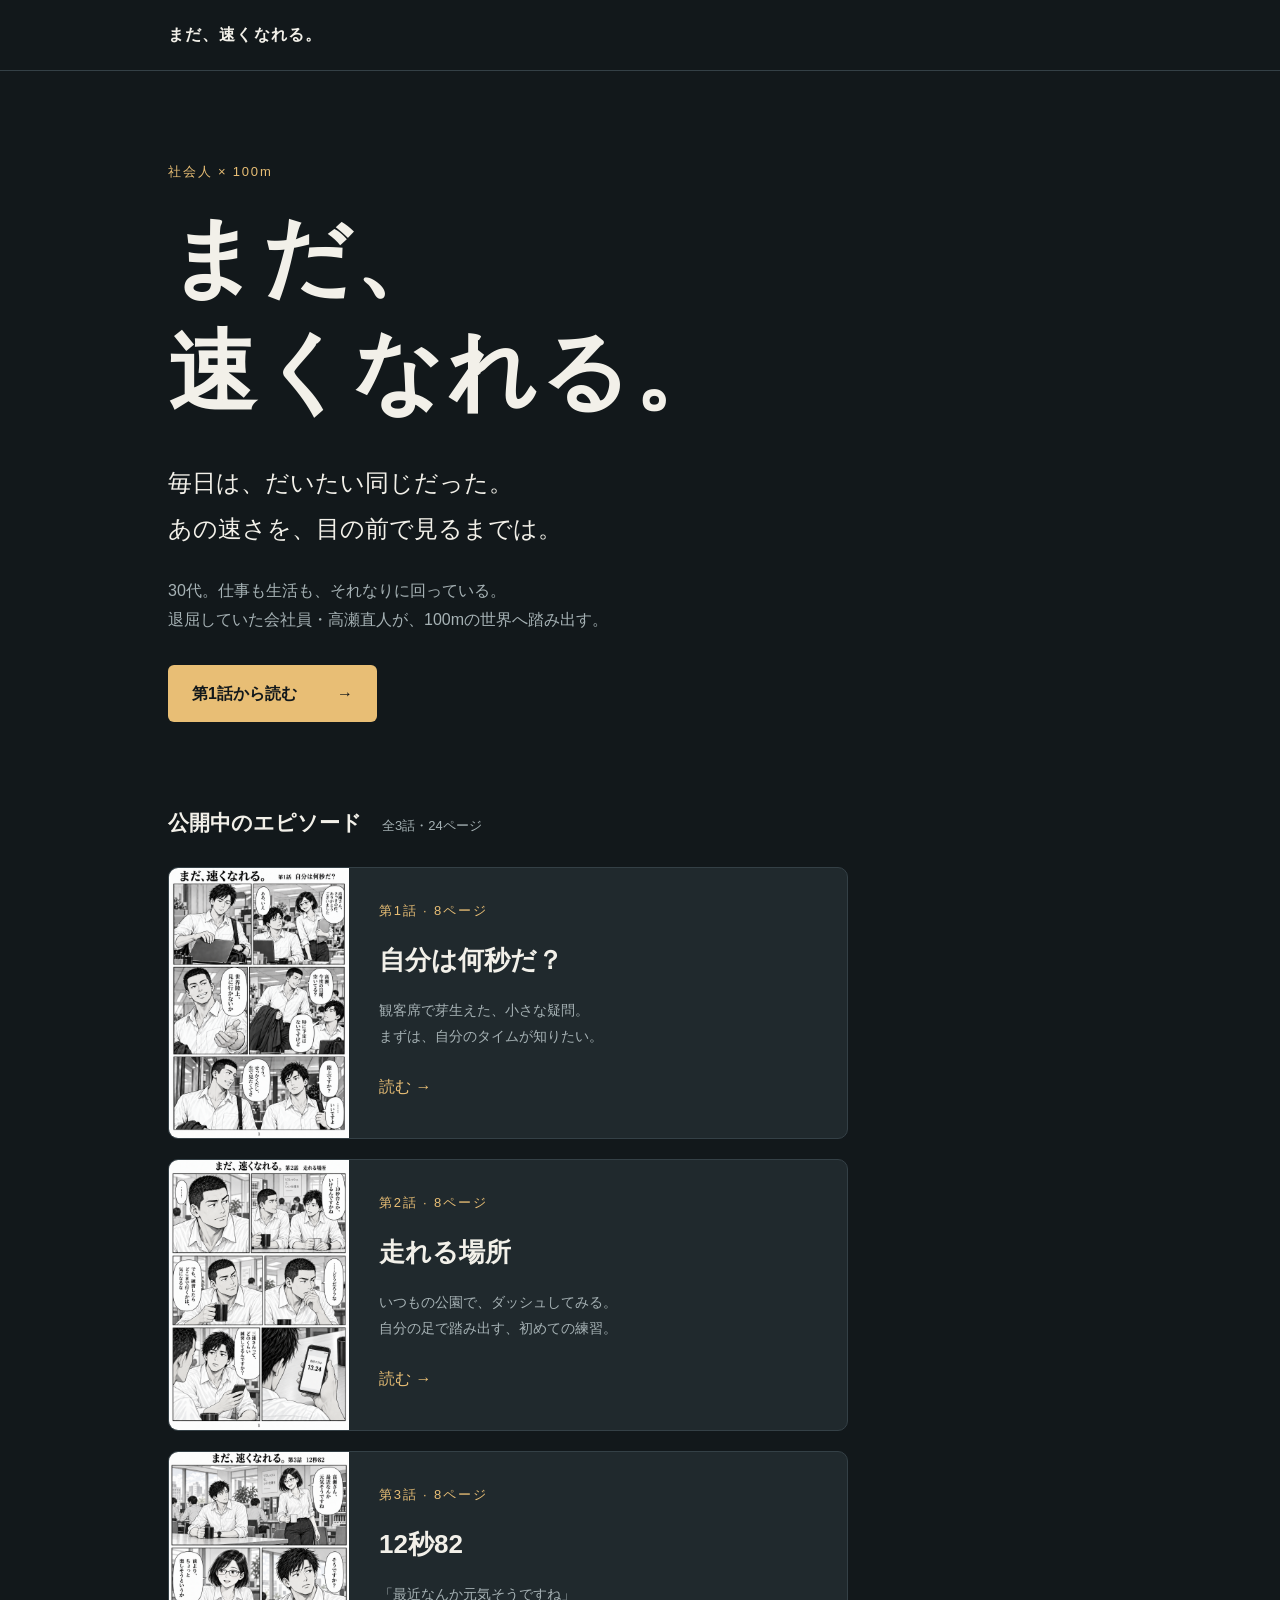
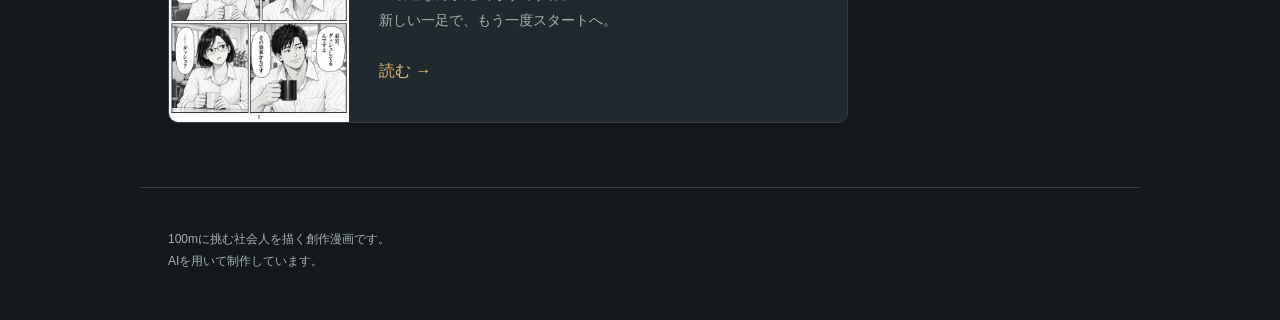
==== index.html @ 58d78dab "Publish episode 3: 12秒82" ====
<!doctype html>
<html lang="ja"><head><meta charset="utf-8"><meta name="viewport" content="width=device-width,initial-scale=1"><meta name="description" content="退屈な毎日を送る30代の会社員が、100mに挑む。創作漫画『まだ、速くなれる。』全3話・24ページ公開中。"><meta name="theme-color" content="#12181b"><title>まだ、速くなれる。｜社会人スプリンター漫画</title><link rel="stylesheet" href="styles.css"></head>
<body><a class="skip" href="#episodes">話を選ぶ</a><header><div class="wrap"><a class="brand" href="./">まだ、速くなれる。</a></div></header>
<main class="wrap"><section class="hero"><p class="eyebrow">社会人 × 100m</p><h1>まだ、<br>速くなれる。</h1><p class="intro">毎日は、だいたい同じだった。<br>あの速さを、目の前で見るまでは。</p><p class="synopsis">30代。仕事も生活も、それなりに回っている。<br>退屈していた会社員・高瀬直人が、100mの世界へ踏み出す。</p><a class="button" href="episodes/01/index.html">第1話から読む <span aria-hidden="true">→</span></a></section>
<section id="episodes"><h2>公開中のエピソード <small>全3話・24ページ</small></h2><a class="episode-card" href="episodes/01/index.html"><img src="episodes/01/page-01.png?v=user-fix-02" alt="第1話の1ページ目" width="1024" height="1536" loading="lazy"><div><p class="eyebrow">第1話 · 8ページ</p><h3>自分は何秒だ？</h3><p>観客席で芽生えた、小さな疑問。<br>まずは、自分のタイムが知りたい。</p><span class="read">読む →</span></div></a><a class="episode-card" href="episodes/02/index.html"><img src="episodes/02/page-01.png" alt="第2話の1ページ目" width="1024" height="1536" loading="lazy"><div><p class="eyebrow">第2話 · 8ページ</p><h3>走れる場所</h3><p>いつもの公園で、ダッシュしてみる。<br>自分の足で踏み出す、初めての練習。</p><span class="read">読む →</span></div></a><a class="episode-card" href="episodes/03/index.html"><img src="episodes/03/page-01.png" alt="第3話の1ページ目" width="1024" height="1536" loading="lazy"><div><p class="eyebrow">第3話 · 8ページ</p><h3>12秒82</h3><p>「最近なんか元気そうですね」<br>新しい一足で、もう一度スタートへ。</p><span class="read">読む →</span></div></a></section></main>
<footer class="wrap"><p>100mに挑む社会人を描く創作漫画です。<br>AIを用いて制作しています。</p></footer></body></html>
---- styles.css ----
:root{color-scheme:dark;--bg:#12181b;--ink:#f2f0e9;--muted:#a6b2b5;--accent:#e8be75}*{box-sizing:border-box}html{scroll-behavior:smooth}body{margin:0;background:var(--bg);color:var(--ink);font-family:"Yu Gothic UI","Meiryo",sans-serif;line-height:1.85}a{color:inherit;text-decoration:none}.wrap{max-width:1000px;margin:auto;padding:0 28px}header{border-bottom:1px solid #344046;padding:20px 0}.brand{font-weight:700;letter-spacing:.07em}.hero{padding:76px 0 64px}.eyebrow{color:var(--accent);font-size:13px;letter-spacing:.14em}.hero h1{font-family:"Yu Mincho",serif;font-size:clamp(46px,9vw,88px);line-height:1.3;letter-spacing:.04em;margin:18px 0 30px}.intro{font-size:clamp(18px,3vw,24px);line-height:1.9}.synopsis{color:var(--muted);margin:22px 0 30px}.button{display:inline-flex;align-items:center;gap:40px;background:var(--accent);color:var(--bg);padding:14px 24px;border-radius:6px;font-weight:700}h2{display:flex;align-items:baseline;flex-wrap:wrap;gap:10px 20px;font-size:21px;margin-bottom:24px}h2 small{color:var(--muted);font-size:13px;font-weight:400}.episode-card{display:grid;grid-template-columns:180px 1fr;gap:30px;max-width:680px;overflow:hidden;background:#20292d;border:1px solid #344046;border-radius:10px}.episode-card img{width:100%;height:auto;display:block}.episode-card>div{padding:18px 24px 18px 0}.episode-card h3{font-size:26px;margin:8px 0}.episode-card p:not(.eyebrow){color:var(--muted);font-size:14px}.read{display:inline-block;color:var(--accent);margin-top:8px}footer{margin-top:64px!important;padding-top:28px!important;padding-bottom:36px!important;border-top:1px solid #344046;color:var(--muted);font-size:12px}.skip{position:fixed;top:-100px;padding:12px;background:var(--accent);color:var(--bg);z-index:2}.skip:focus{top:0}a:focus-visible{outline:3px solid var(--accent);outline-offset:5px}.button:hover{background:#f6d39c}.episode-card:hover{border-color:var(--accent)}@media(max-width:560px){.wrap{padding:0 20px}.hero{padding:46px 0}.synopsis{font-size:14px}.episode-card{grid-template-columns:110px 1fr;gap:16px}.episode-card>div{padding:8px 10px 12px 0}.episode-card h3{font-size:20px}.episode-card .eyebrow{font-size:11px}.episode-card p:not(.eyebrow){font-size:12px}.episode-card img{height:100%;object-fit:cover;object-position:top}}

.episode-card+.episode-card{margin-top:20px}
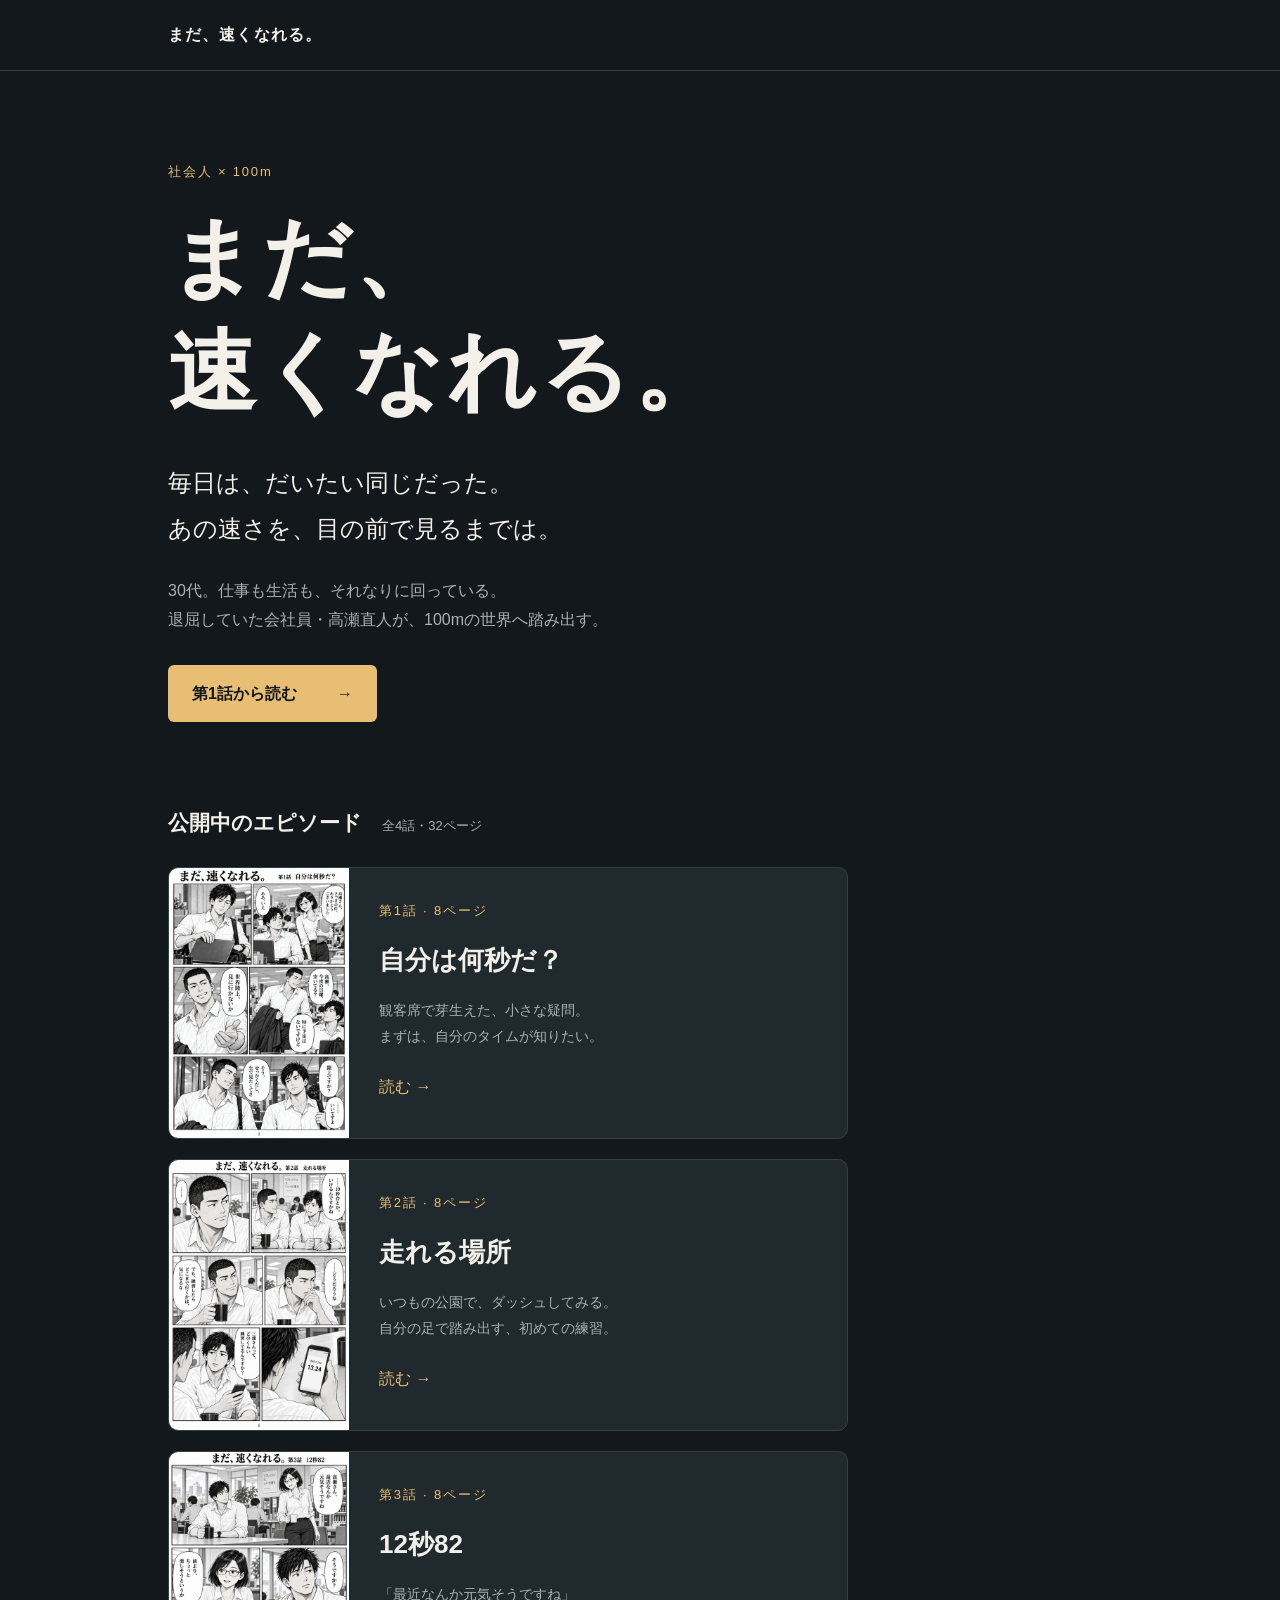
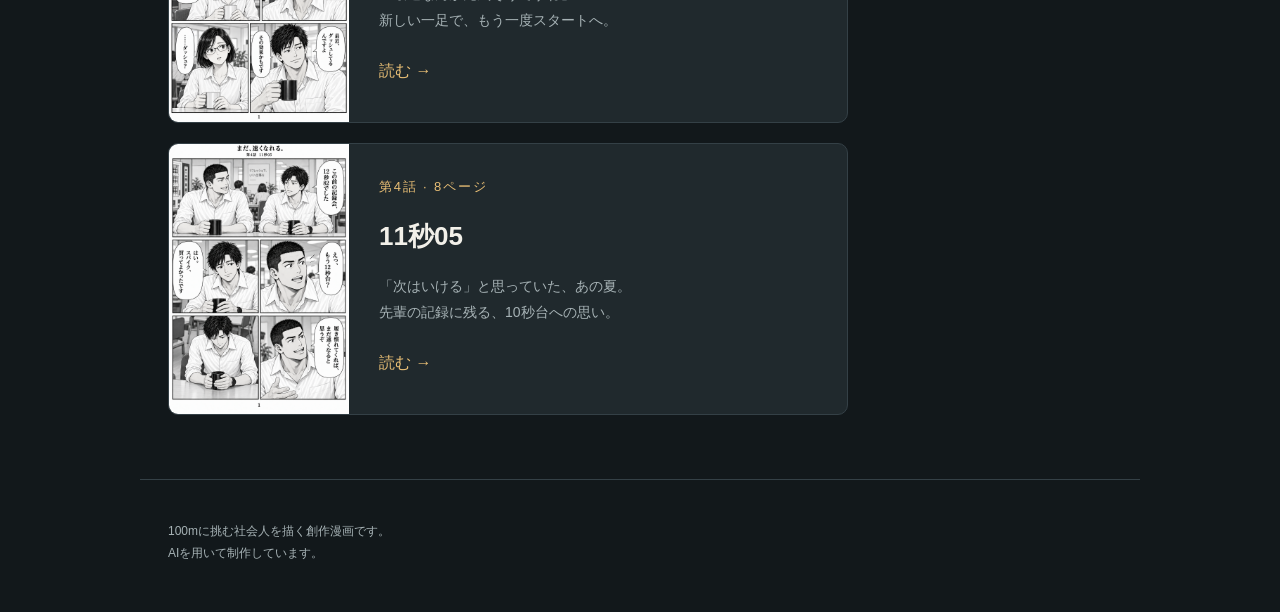
==== commit 7cf9606e: "Publish episode 4: 11秒05" ====
--- a/index.html
+++ b/index.html
@@ -1,6 +1,6 @@
 <!doctype html>
-<html lang="ja"><head><meta charset="utf-8"><meta name="viewport" content="width=device-width,initial-scale=1"><meta name="description" content="退屈な毎日を送る30代の会社員が、100mに挑む。創作漫画『まだ、速くなれる。』全3話・24ページ公開中。"><meta name="theme-color" content="#12181b"><title>まだ、速くなれる。｜社会人スプリンター漫画</title><link rel="stylesheet" href="styles.css"></head>
+<html lang="ja"><head><meta charset="utf-8"><meta name="viewport" content="width=device-width,initial-scale=1"><meta name="description" content="退屈な毎日を送る30代の会社員が、100mに挑む。創作漫画『まだ、速くなれる。』全4話・32ページ公開中。"><meta name="theme-color" content="#12181b"><title>まだ、速くなれる。｜社会人スプリンター漫画</title><link rel="stylesheet" href="styles.css"></head>
 <body><a class="skip" href="#episodes">話を選ぶ</a><header><div class="wrap"><a class="brand" href="./">まだ、速くなれる。</a></div></header>
 <main class="wrap"><section class="hero"><p class="eyebrow">社会人 × 100m</p><h1>まだ、<br>速くなれる。</h1><p class="intro">毎日は、だいたい同じだった。<br>あの速さを、目の前で見るまでは。</p><p class="synopsis">30代。仕事も生活も、それなりに回っている。<br>退屈していた会社員・高瀬直人が、100mの世界へ踏み出す。</p><a class="button" href="episodes/01/index.html">第1話から読む <span aria-hidden="true">→</span></a></section>
-<section id="episodes"><h2>公開中のエピソード <small>全3話・24ページ</small></h2><a class="episode-card" href="episodes/01/index.html"><img src="episodes/01/page-01.png?v=user-fix-02" alt="第1話の1ページ目" width="1024" height="1536" loading="lazy"><div><p class="eyebrow">第1話 · 8ページ</p><h3>自分は何秒だ？</h3><p>観客席で芽生えた、小さな疑問。<br>まずは、自分のタイムが知りたい。</p><span class="read">読む →</span></div></a><a class="episode-card" href="episodes/02/index.html"><img src="episodes/02/page-01.png" alt="第2話の1ページ目" width="1024" height="1536" loading="lazy"><div><p class="eyebrow">第2話 · 8ページ</p><h3>走れる場所</h3><p>いつもの公園で、ダッシュしてみる。<br>自分の足で踏み出す、初めての練習。</p><span class="read">読む →</span></div></a><a class="episode-card" href="episodes/03/index.html"><img src="episodes/03/page-01.png" alt="第3話の1ページ目" width="1024" height="1536" loading="lazy"><div><p class="eyebrow">第3話 · 8ページ</p><h3>12秒82</h3><p>「最近なんか元気そうですね」<br>新しい一足で、もう一度スタートへ。</p><span class="read">読む →</span></div></a></section></main>
+<section id="episodes"><h2>公開中のエピソード <small>全4話・32ページ</small></h2><a class="episode-card" href="episodes/01/index.html"><img src="episodes/01/page-01.png?v=user-fix-02" alt="第1話の1ページ目" width="1024" height="1536" loading="lazy"><div><p class="eyebrow">第1話 · 8ページ</p><h3>自分は何秒だ？</h3><p>観客席で芽生えた、小さな疑問。<br>まずは、自分のタイムが知りたい。</p><span class="read">読む →</span></div></a><a class="episode-card" href="episodes/02/index.html"><img src="episodes/02/page-01.png" alt="第2話の1ページ目" width="1024" height="1536" loading="lazy"><div><p class="eyebrow">第2話 · 8ページ</p><h3>走れる場所</h3><p>いつもの公園で、ダッシュしてみる。<br>自分の足で踏み出す、初めての練習。</p><span class="read">読む →</span></div></a><a class="episode-card" href="episodes/03/index.html"><img src="episodes/03/page-01.png" alt="第3話の1ページ目" width="1024" height="1536" loading="lazy"><div><p class="eyebrow">第3話 · 8ページ</p><h3>12秒82</h3><p>「最近なんか元気そうですね」<br>新しい一足で、もう一度スタートへ。</p><span class="read">読む →</span></div></a><a class="episode-card" href="episodes/04/index.html"><img src="episodes/04/page-01.png" alt="第4話の1ページ目" width="1024" height="1536" loading="lazy"><div><p class="eyebrow">第4話 · 8ページ</p><h3>11秒05</h3><p>「次はいける」と思っていた、あの夏。<br>先輩の記録に残る、10秒台への思い。</p><span class="read">読む →</span></div></a></section></main>
 <footer class="wrap"><p>100mに挑む社会人を描く創作漫画です。<br>AIを用いて制作しています。</p></footer></body></html>
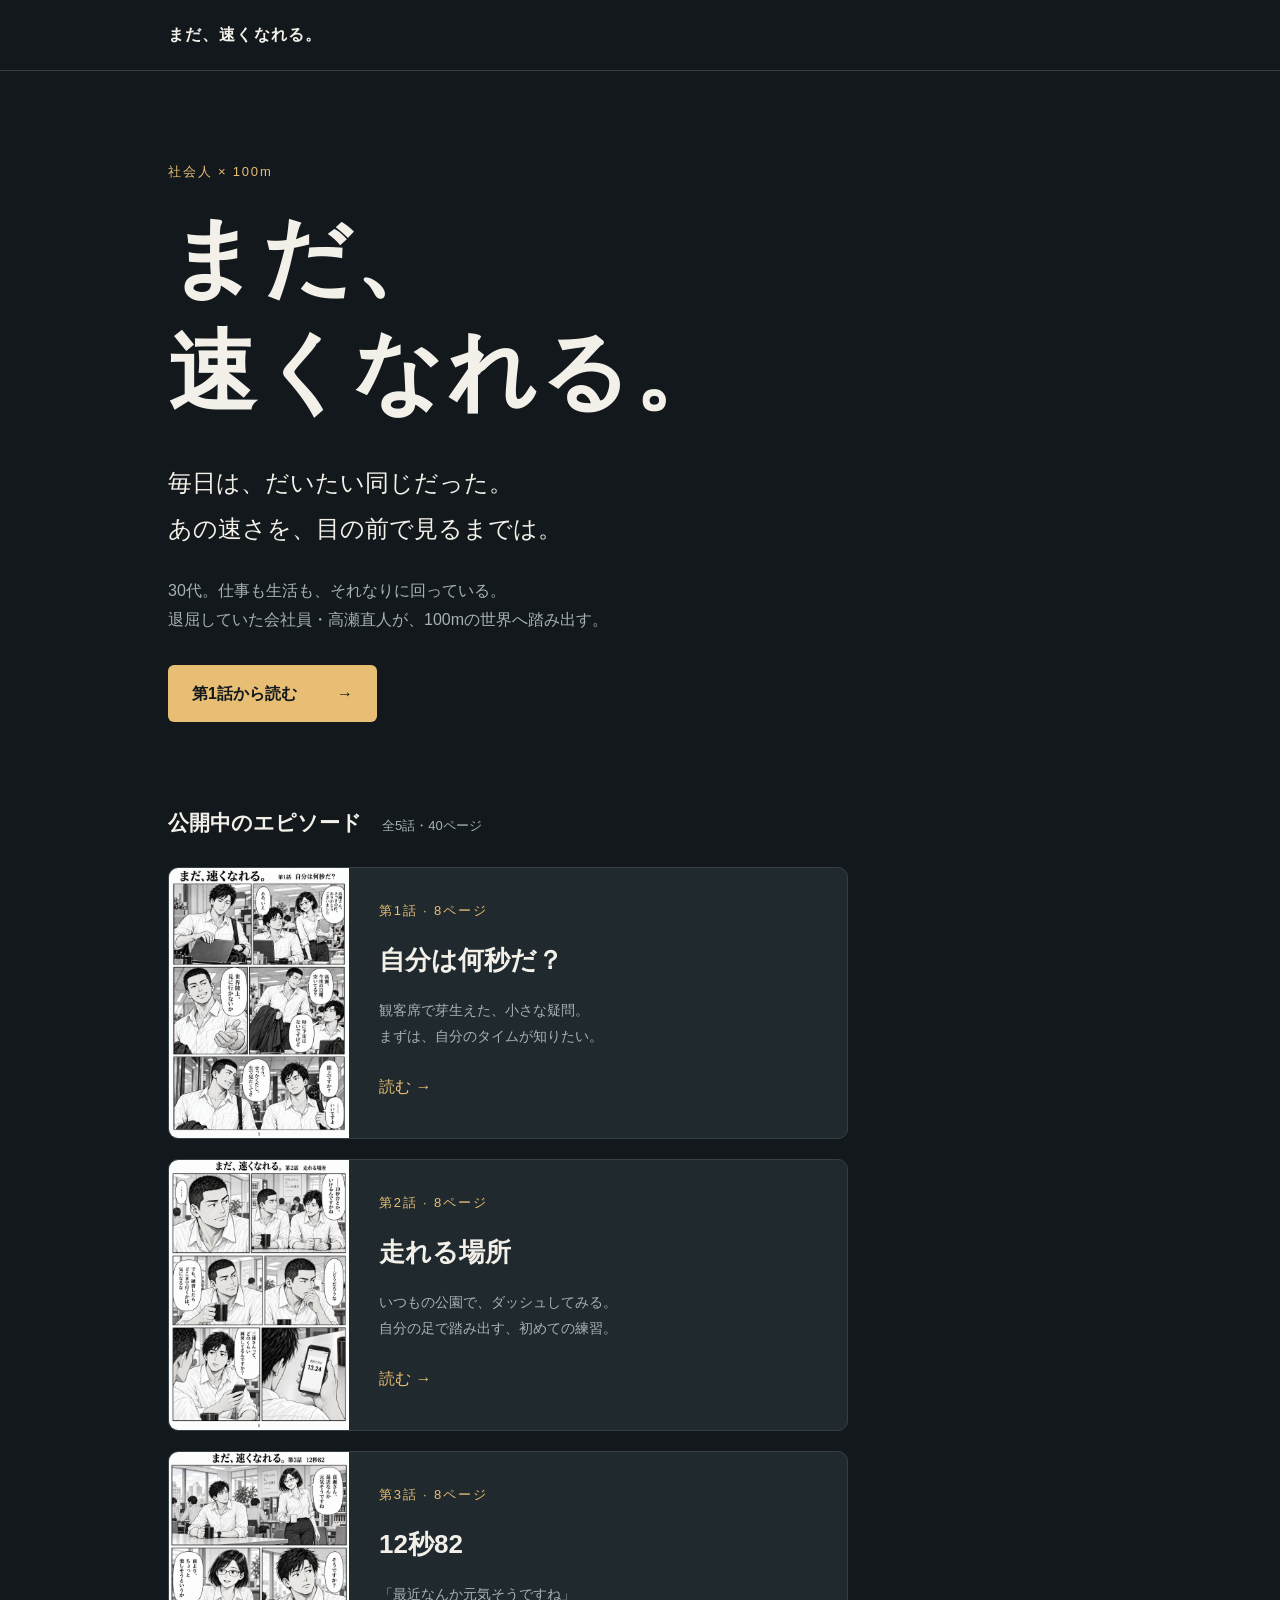
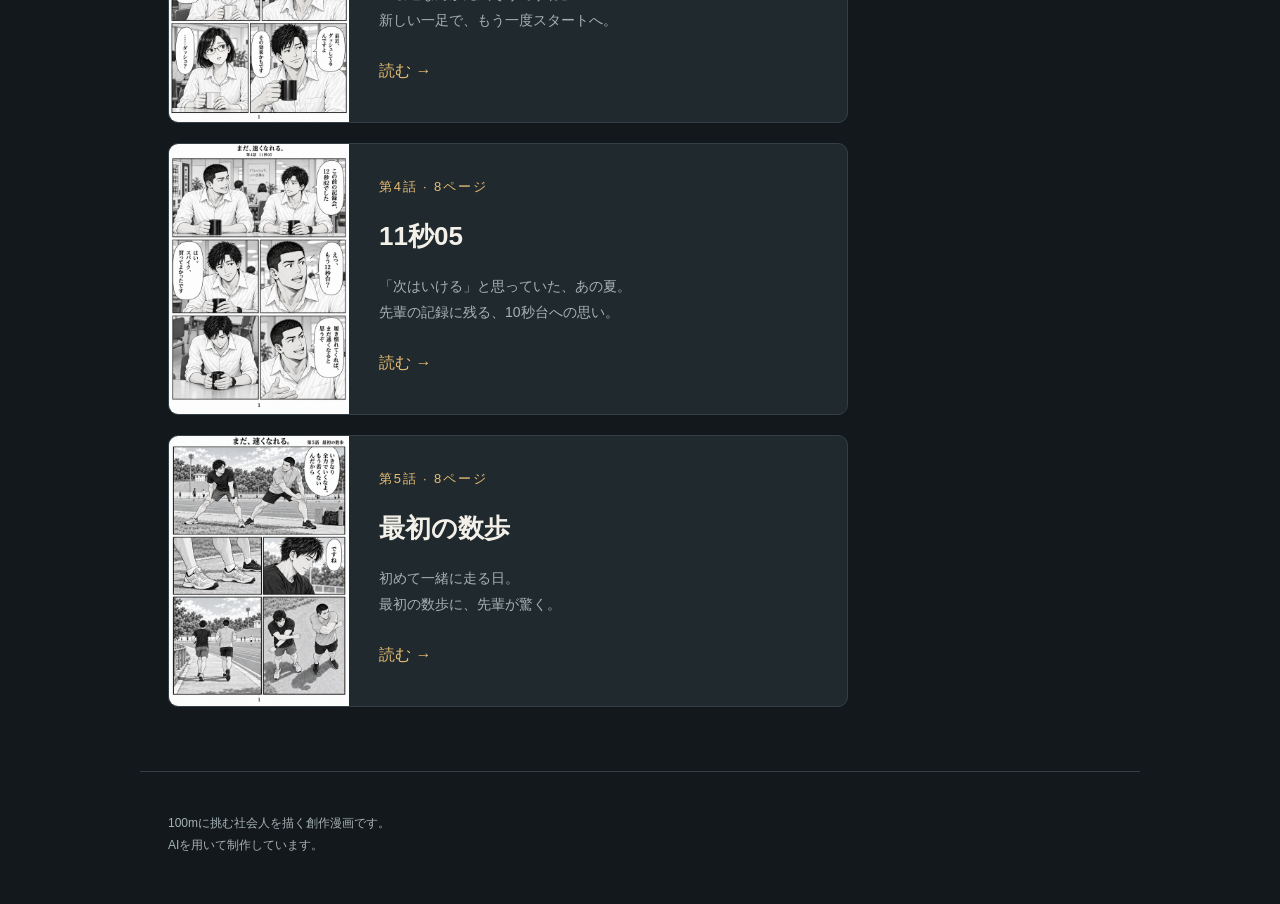
==== commit 9419bf8f: "Publish episode 5: The first few steps" ====
--- a/index.html
+++ b/index.html
@@ -1,6 +1,6 @@
 <!doctype html>
-<html lang="ja"><head><meta charset="utf-8"><meta name="viewport" content="width=device-width,initial-scale=1"><meta name="description" content="退屈な毎日を送る30代の会社員が、100mに挑む。創作漫画『まだ、速くなれる。』全4話・32ページ公開中。"><meta name="theme-color" content="#12181b"><title>まだ、速くなれる。｜社会人スプリンター漫画</title><link rel="stylesheet" href="styles.css"></head>
+<html lang="ja"><head><meta charset="utf-8"><meta name="viewport" content="width=device-width,initial-scale=1"><meta name="description" content="退屈な毎日を送る30代の会社員が、100mに挑む。創作漫画『まだ、速くなれる。』全5話・40ページ公開中。"><meta name="theme-color" content="#12181b"><title>まだ、速くなれる。｜社会人スプリンター漫画</title><link rel="stylesheet" href="styles.css"></head>
 <body><a class="skip" href="#episodes">話を選ぶ</a><header><div class="wrap"><a class="brand" href="./">まだ、速くなれる。</a></div></header>
 <main class="wrap"><section class="hero"><p class="eyebrow">社会人 × 100m</p><h1>まだ、<br>速くなれる。</h1><p class="intro">毎日は、だいたい同じだった。<br>あの速さを、目の前で見るまでは。</p><p class="synopsis">30代。仕事も生活も、それなりに回っている。<br>退屈していた会社員・高瀬直人が、100mの世界へ踏み出す。</p><a class="button" href="episodes/01/index.html">第1話から読む <span aria-hidden="true">→</span></a></section>
-<section id="episodes"><h2>公開中のエピソード <small>全4話・32ページ</small></h2><a class="episode-card" href="episodes/01/index.html"><img src="episodes/01/page-01.png?v=user-fix-02" alt="第1話の1ページ目" width="1024" height="1536" loading="lazy"><div><p class="eyebrow">第1話 · 8ページ</p><h3>自分は何秒だ？</h3><p>観客席で芽生えた、小さな疑問。<br>まずは、自分のタイムが知りたい。</p><span class="read">読む →</span></div></a><a class="episode-card" href="episodes/02/index.html"><img src="episodes/02/page-01.png" alt="第2話の1ページ目" width="1024" height="1536" loading="lazy"><div><p class="eyebrow">第2話 · 8ページ</p><h3>走れる場所</h3><p>いつもの公園で、ダッシュしてみる。<br>自分の足で踏み出す、初めての練習。</p><span class="read">読む →</span></div></a><a class="episode-card" href="episodes/03/index.html"><img src="episodes/03/page-01.png" alt="第3話の1ページ目" width="1024" height="1536" loading="lazy"><div><p class="eyebrow">第3話 · 8ページ</p><h3>12秒82</h3><p>「最近なんか元気そうですね」<br>新しい一足で、もう一度スタートへ。</p><span class="read">読む →</span></div></a><a class="episode-card" href="episodes/04/index.html"><img src="episodes/04/page-01.png" alt="第4話の1ページ目" width="1024" height="1536" loading="lazy"><div><p class="eyebrow">第4話 · 8ページ</p><h3>11秒05</h3><p>「次はいける」と思っていた、あの夏。<br>先輩の記録に残る、10秒台への思い。</p><span class="read">読む →</span></div></a></section></main>
+<section id="episodes"><h2>公開中のエピソード <small>全5話・40ページ</small></h2><a class="episode-card" href="episodes/01/index.html"><img src="episodes/01/page-01.png?v=user-fix-02" alt="第1話の1ページ目" width="1024" height="1536" loading="lazy"><div><p class="eyebrow">第1話 · 8ページ</p><h3>自分は何秒だ？</h3><p>観客席で芽生えた、小さな疑問。<br>まずは、自分のタイムが知りたい。</p><span class="read">読む →</span></div></a><a class="episode-card" href="episodes/02/index.html"><img src="episodes/02/page-01.png" alt="第2話の1ページ目" width="1024" height="1536" loading="lazy"><div><p class="eyebrow">第2話 · 8ページ</p><h3>走れる場所</h3><p>いつもの公園で、ダッシュしてみる。<br>自分の足で踏み出す、初めての練習。</p><span class="read">読む →</span></div></a><a class="episode-card" href="episodes/03/index.html"><img src="episodes/03/page-01.png" alt="第3話の1ページ目" width="1024" height="1536" loading="lazy"><div><p class="eyebrow">第3話 · 8ページ</p><h3>12秒82</h3><p>「最近なんか元気そうですね」<br>新しい一足で、もう一度スタートへ。</p><span class="read">読む →</span></div></a><a class="episode-card" href="episodes/04/index.html"><img src="episodes/04/page-01.png" alt="第4話の1ページ目" width="1024" height="1536" loading="lazy"><div><p class="eyebrow">第4話 · 8ページ</p><h3>11秒05</h3><p>「次はいける」と思っていた、あの夏。<br>先輩の記録に残る、10秒台への思い。</p><span class="read">読む →</span></div></a><a class="episode-card" href="episodes/05/index.html"><img src="episodes/05/page-01.png" alt="第5話の1ページ目" width="1024" height="1536" loading="lazy"><div><p class="eyebrow">第5話 · 8ページ</p><h3>最初の数歩</h3><p>初めて一緒に走る日。<br>最初の数歩に、先輩が驚く。</p><span class="read">読む →</span></div></a></section></main>
 <footer class="wrap"><p>100mに挑む社会人を描く創作漫画です。<br>AIを用いて制作しています。</p></footer></body></html>
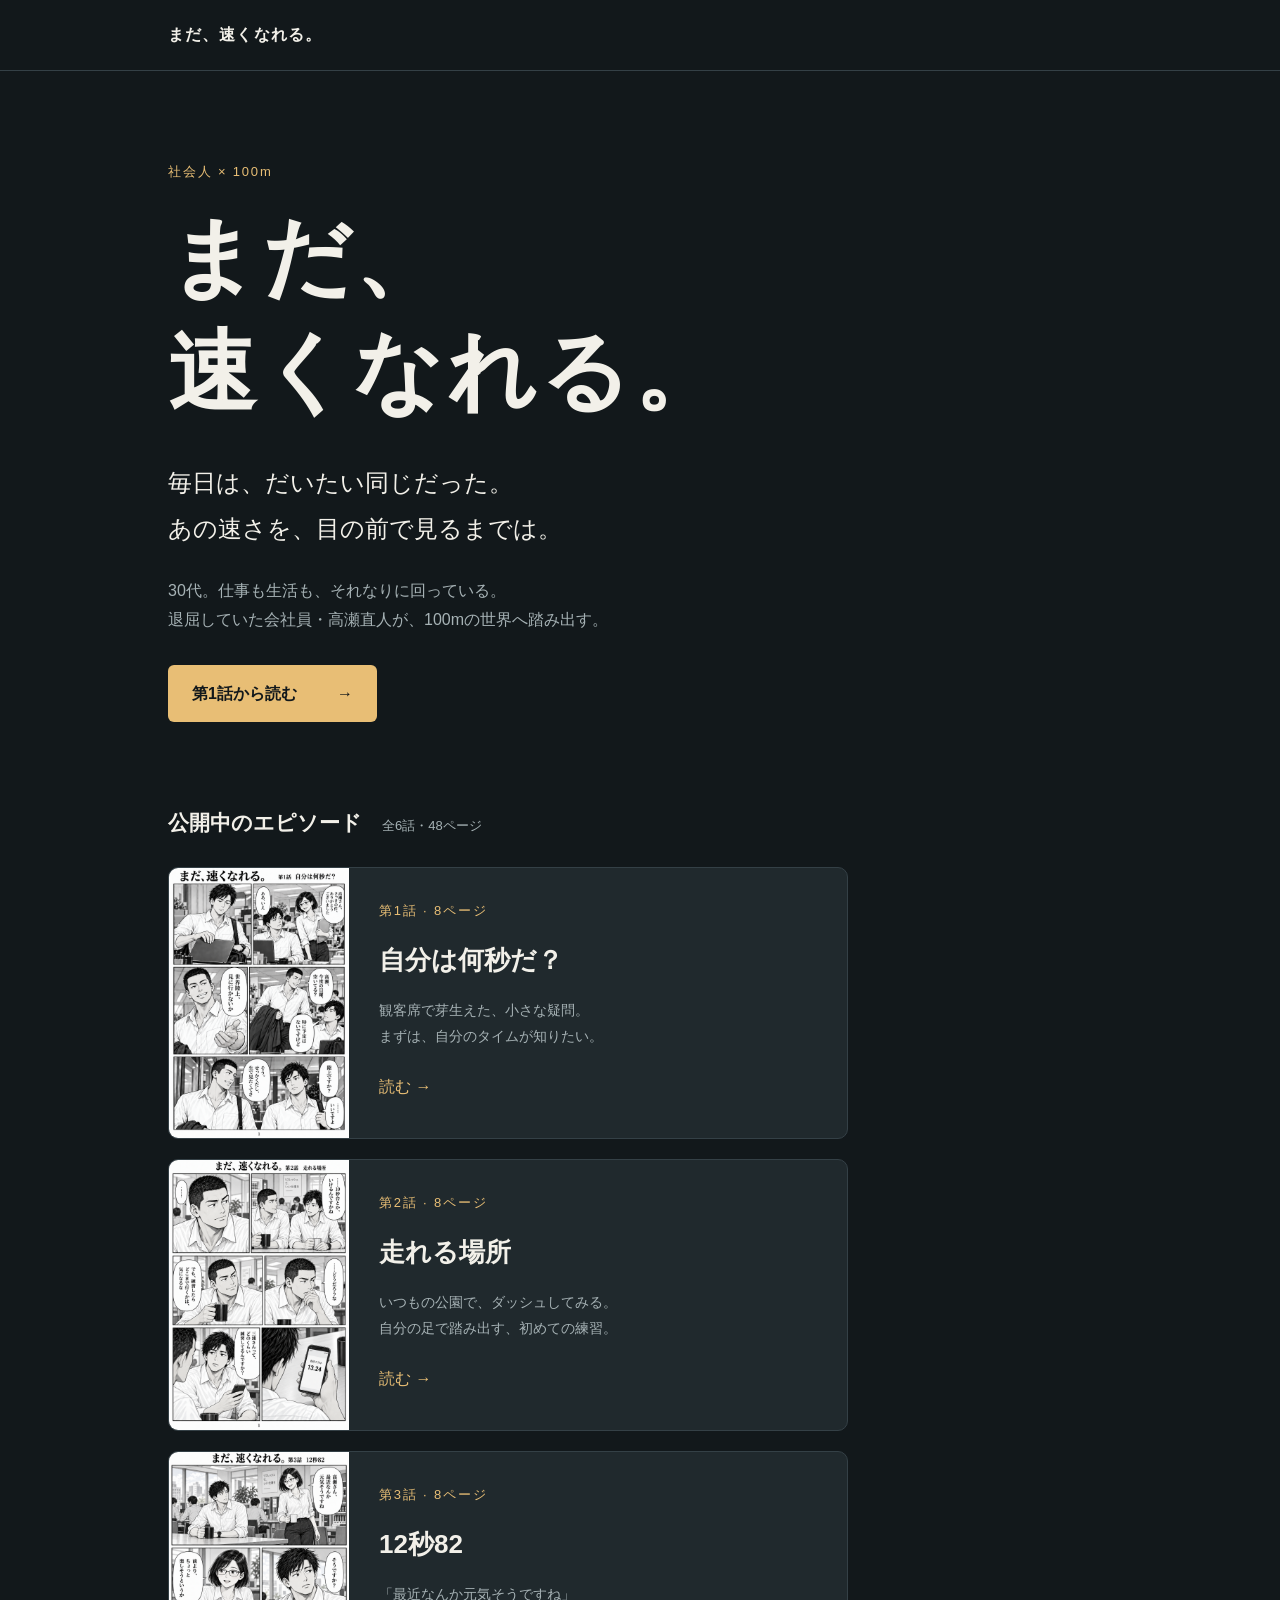
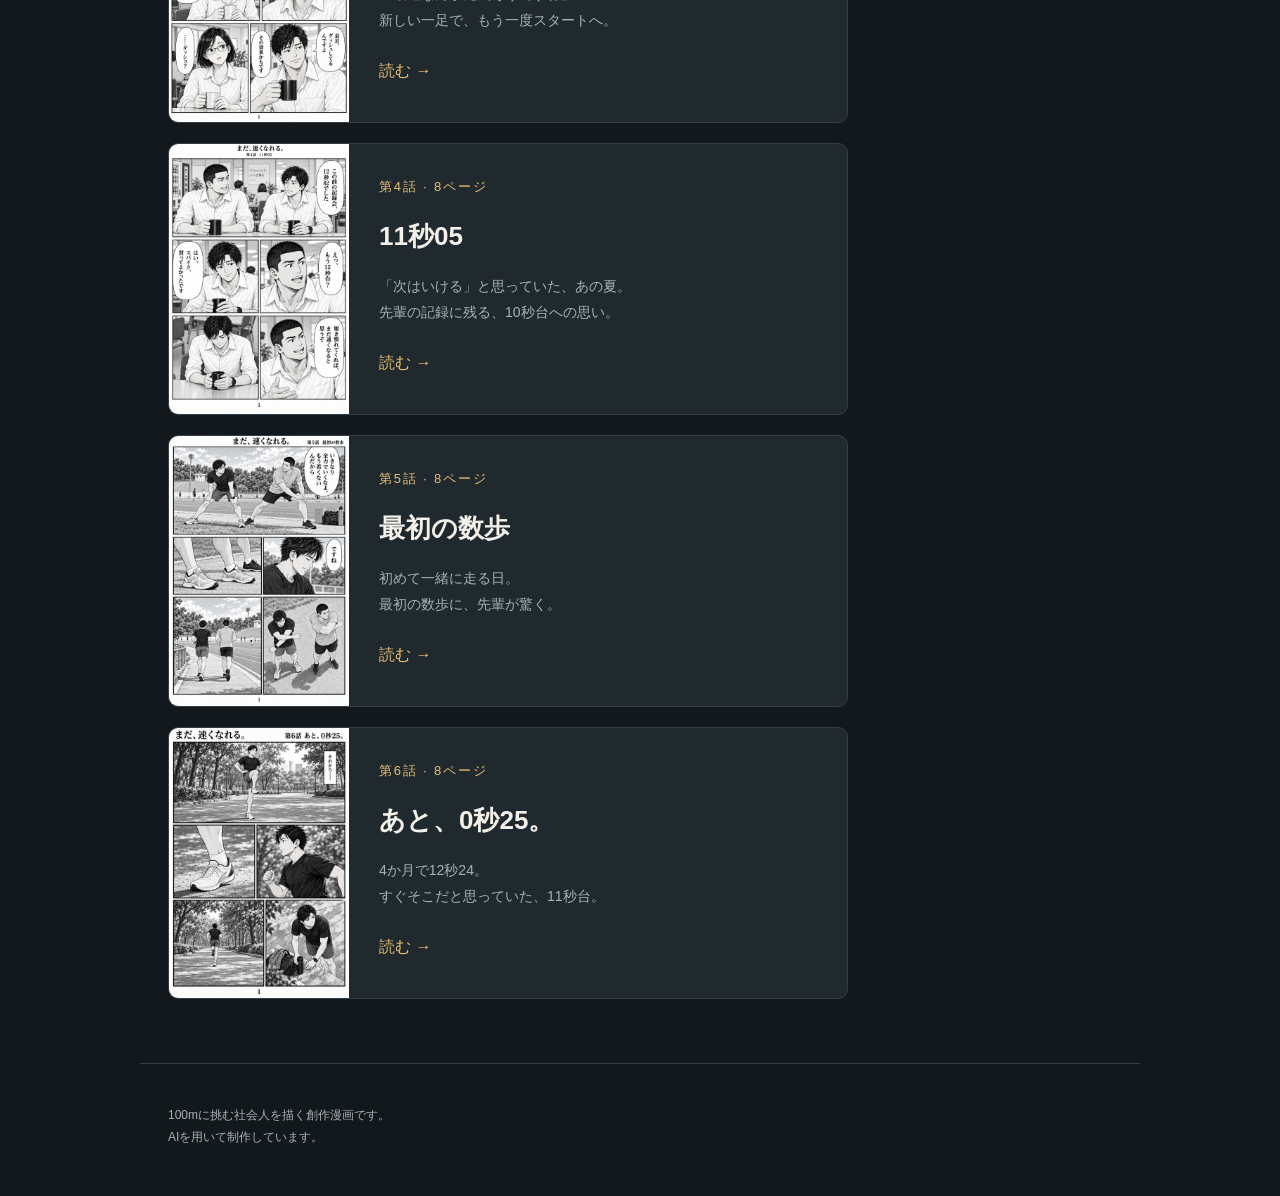
==== commit 92002745: "Publish episode 6: Another 0.25 seconds" ====
--- a/index.html
+++ b/index.html
@@ -1,6 +1,6 @@
 <!doctype html>
-<html lang="ja"><head><meta charset="utf-8"><meta name="viewport" content="width=device-width,initial-scale=1"><meta name="description" content="退屈な毎日を送る30代の会社員が、100mに挑む。創作漫画『まだ、速くなれる。』全5話・40ページ公開中。"><meta name="theme-color" content="#12181b"><title>まだ、速くなれる。｜社会人スプリンター漫画</title><link rel="stylesheet" href="styles.css"></head>
+<html lang="ja"><head><meta charset="utf-8"><meta name="viewport" content="width=device-width,initial-scale=1"><meta name="description" content="退屈な毎日を送る30代の会社員が、100mに挑む。創作漫画『まだ、速くなれる。』全6話・48ページ公開中。"><meta name="theme-color" content="#12181b"><title>まだ、速くなれる。｜社会人スプリンター漫画</title><link rel="stylesheet" href="styles.css"></head>
 <body><a class="skip" href="#episodes">話を選ぶ</a><header><div class="wrap"><a class="brand" href="./">まだ、速くなれる。</a></div></header>
 <main class="wrap"><section class="hero"><p class="eyebrow">社会人 × 100m</p><h1>まだ、<br>速くなれる。</h1><p class="intro">毎日は、だいたい同じだった。<br>あの速さを、目の前で見るまでは。</p><p class="synopsis">30代。仕事も生活も、それなりに回っている。<br>退屈していた会社員・高瀬直人が、100mの世界へ踏み出す。</p><a class="button" href="episodes/01/index.html">第1話から読む <span aria-hidden="true">→</span></a></section>
-<section id="episodes"><h2>公開中のエピソード <small>全5話・40ページ</small></h2><a class="episode-card" href="episodes/01/index.html"><img src="episodes/01/page-01.png?v=user-fix-02" alt="第1話の1ページ目" width="1024" height="1536" loading="lazy"><div><p class="eyebrow">第1話 · 8ページ</p><h3>自分は何秒だ？</h3><p>観客席で芽生えた、小さな疑問。<br>まずは、自分のタイムが知りたい。</p><span class="read">読む →</span></div></a><a class="episode-card" href="episodes/02/index.html"><img src="episodes/02/page-01.png" alt="第2話の1ページ目" width="1024" height="1536" loading="lazy"><div><p class="eyebrow">第2話 · 8ページ</p><h3>走れる場所</h3><p>いつもの公園で、ダッシュしてみる。<br>自分の足で踏み出す、初めての練習。</p><span class="read">読む →</span></div></a><a class="episode-card" href="episodes/03/index.html"><img src="episodes/03/page-01.png" alt="第3話の1ページ目" width="1024" height="1536" loading="lazy"><div><p class="eyebrow">第3話 · 8ページ</p><h3>12秒82</h3><p>「最近なんか元気そうですね」<br>新しい一足で、もう一度スタートへ。</p><span class="read">読む →</span></div></a><a class="episode-card" href="episodes/04/index.html"><img src="episodes/04/page-01.png" alt="第4話の1ページ目" width="1024" height="1536" loading="lazy"><div><p class="eyebrow">第4話 · 8ページ</p><h3>11秒05</h3><p>「次はいける」と思っていた、あの夏。<br>先輩の記録に残る、10秒台への思い。</p><span class="read">読む →</span></div></a><a class="episode-card" href="episodes/05/index.html"><img src="episodes/05/page-01.png" alt="第5話の1ページ目" width="1024" height="1536" loading="lazy"><div><p class="eyebrow">第5話 · 8ページ</p><h3>最初の数歩</h3><p>初めて一緒に走る日。<br>最初の数歩に、先輩が驚く。</p><span class="read">読む →</span></div></a></section></main>
+<section id="episodes"><h2>公開中のエピソード <small>全6話・48ページ</small></h2><a class="episode-card" href="episodes/01/index.html"><img src="episodes/01/page-01.png?v=user-fix-02" alt="第1話の1ページ目" width="1024" height="1536" loading="lazy"><div><p class="eyebrow">第1話 · 8ページ</p><h3>自分は何秒だ？</h3><p>観客席で芽生えた、小さな疑問。<br>まずは、自分のタイムが知りたい。</p><span class="read">読む →</span></div></a><a class="episode-card" href="episodes/02/index.html"><img src="episodes/02/page-01.png" alt="第2話の1ページ目" width="1024" height="1536" loading="lazy"><div><p class="eyebrow">第2話 · 8ページ</p><h3>走れる場所</h3><p>いつもの公園で、ダッシュしてみる。<br>自分の足で踏み出す、初めての練習。</p><span class="read">読む →</span></div></a><a class="episode-card" href="episodes/03/index.html"><img src="episodes/03/page-01.png" alt="第3話の1ページ目" width="1024" height="1536" loading="lazy"><div><p class="eyebrow">第3話 · 8ページ</p><h3>12秒82</h3><p>「最近なんか元気そうですね」<br>新しい一足で、もう一度スタートへ。</p><span class="read">読む →</span></div></a><a class="episode-card" href="episodes/04/index.html"><img src="episodes/04/page-01.png" alt="第4話の1ページ目" width="1024" height="1536" loading="lazy"><div><p class="eyebrow">第4話 · 8ページ</p><h3>11秒05</h3><p>「次はいける」と思っていた、あの夏。<br>先輩の記録に残る、10秒台への思い。</p><span class="read">読む →</span></div></a><a class="episode-card" href="episodes/05/index.html"><img src="episodes/05/page-01.png" alt="第5話の1ページ目" width="1024" height="1536" loading="lazy"><div><p class="eyebrow">第5話 · 8ページ</p><h3>最初の数歩</h3><p>初めて一緒に走る日。<br>最初の数歩に、先輩が驚く。</p><span class="read">読む →</span></div></a><a class="episode-card" href="episodes/06/index.html"><img src="episodes/06/page-01.png" alt="第6話の1ページ目" width="1024" height="1536" loading="lazy"><div><p class="eyebrow">第6話 · 8ページ</p><h3>あと、0秒25。</h3><p>4か月で12秒24。<br>すぐそこだと思っていた、11秒台。</p><span class="read">読む →</span></div></a></section></main>
 <footer class="wrap"><p>100mに挑む社会人を描く創作漫画です。<br>AIを用いて制作しています。</p></footer></body></html>
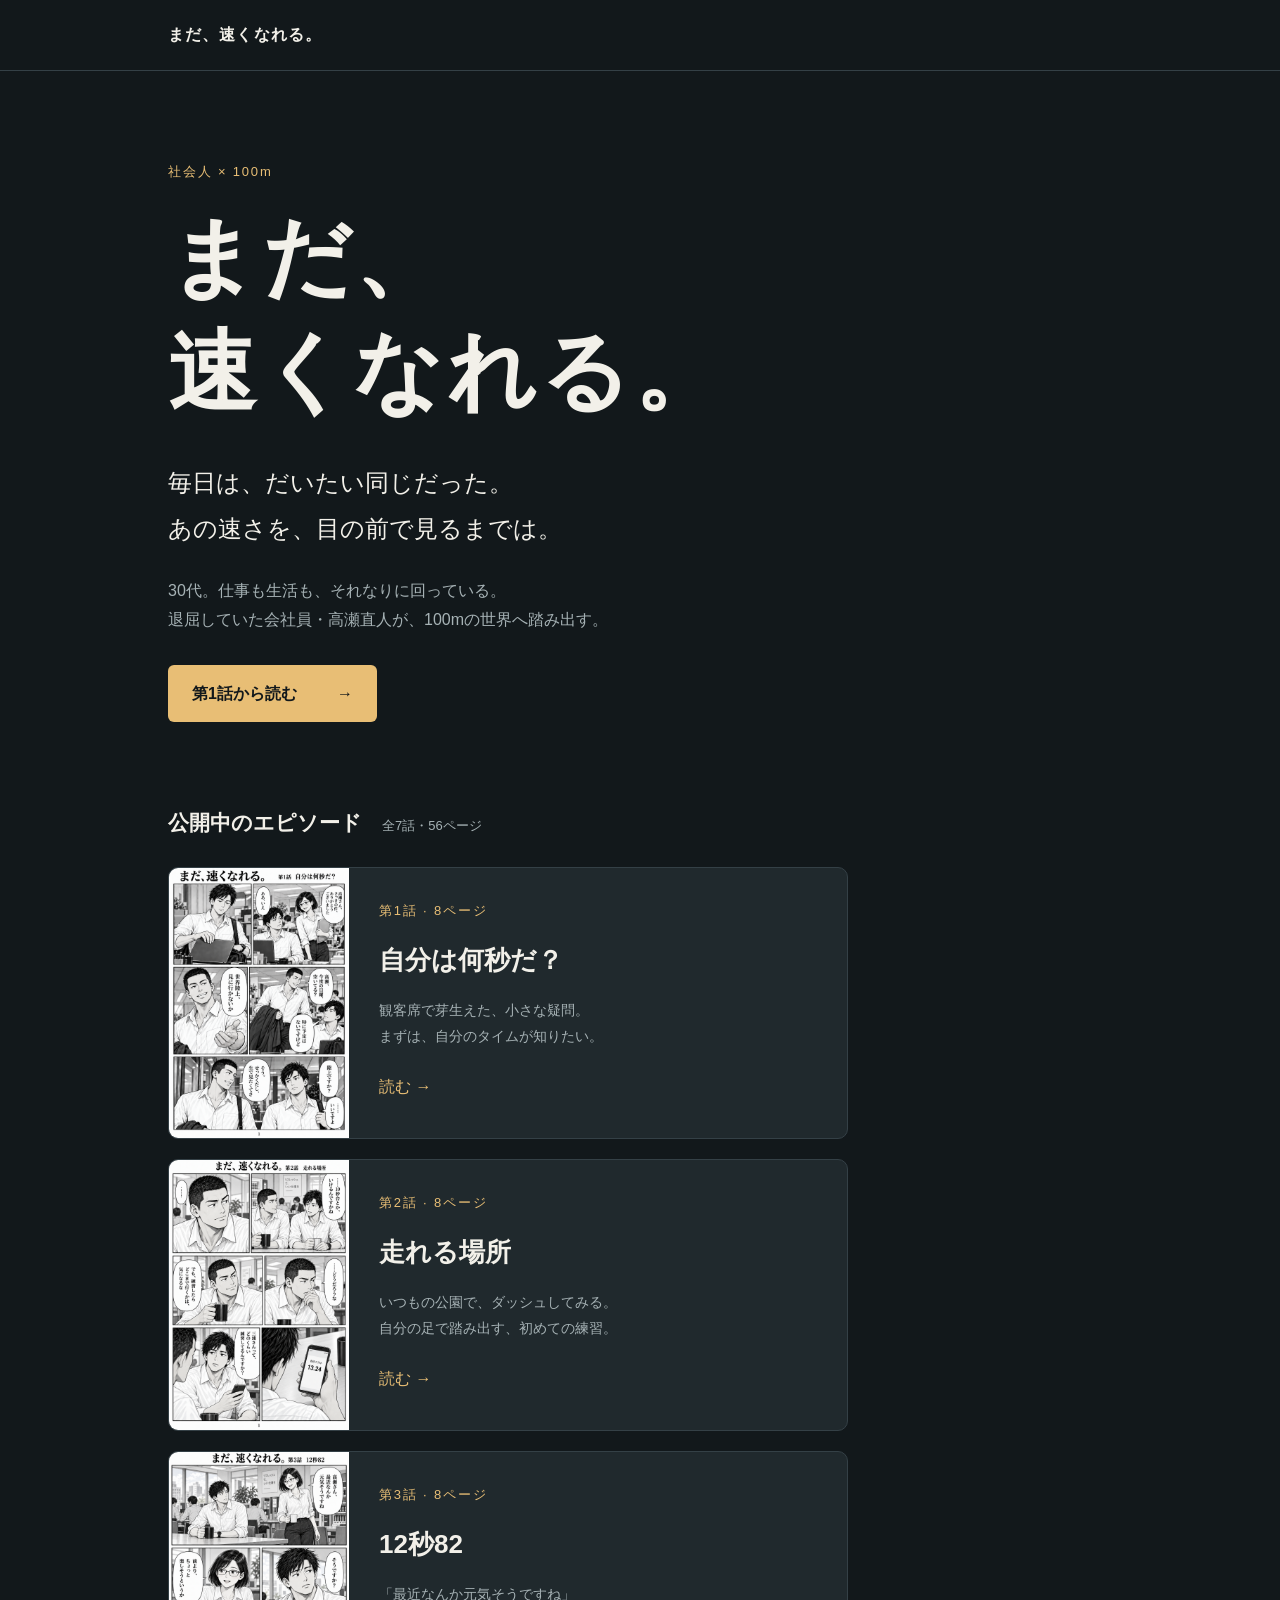
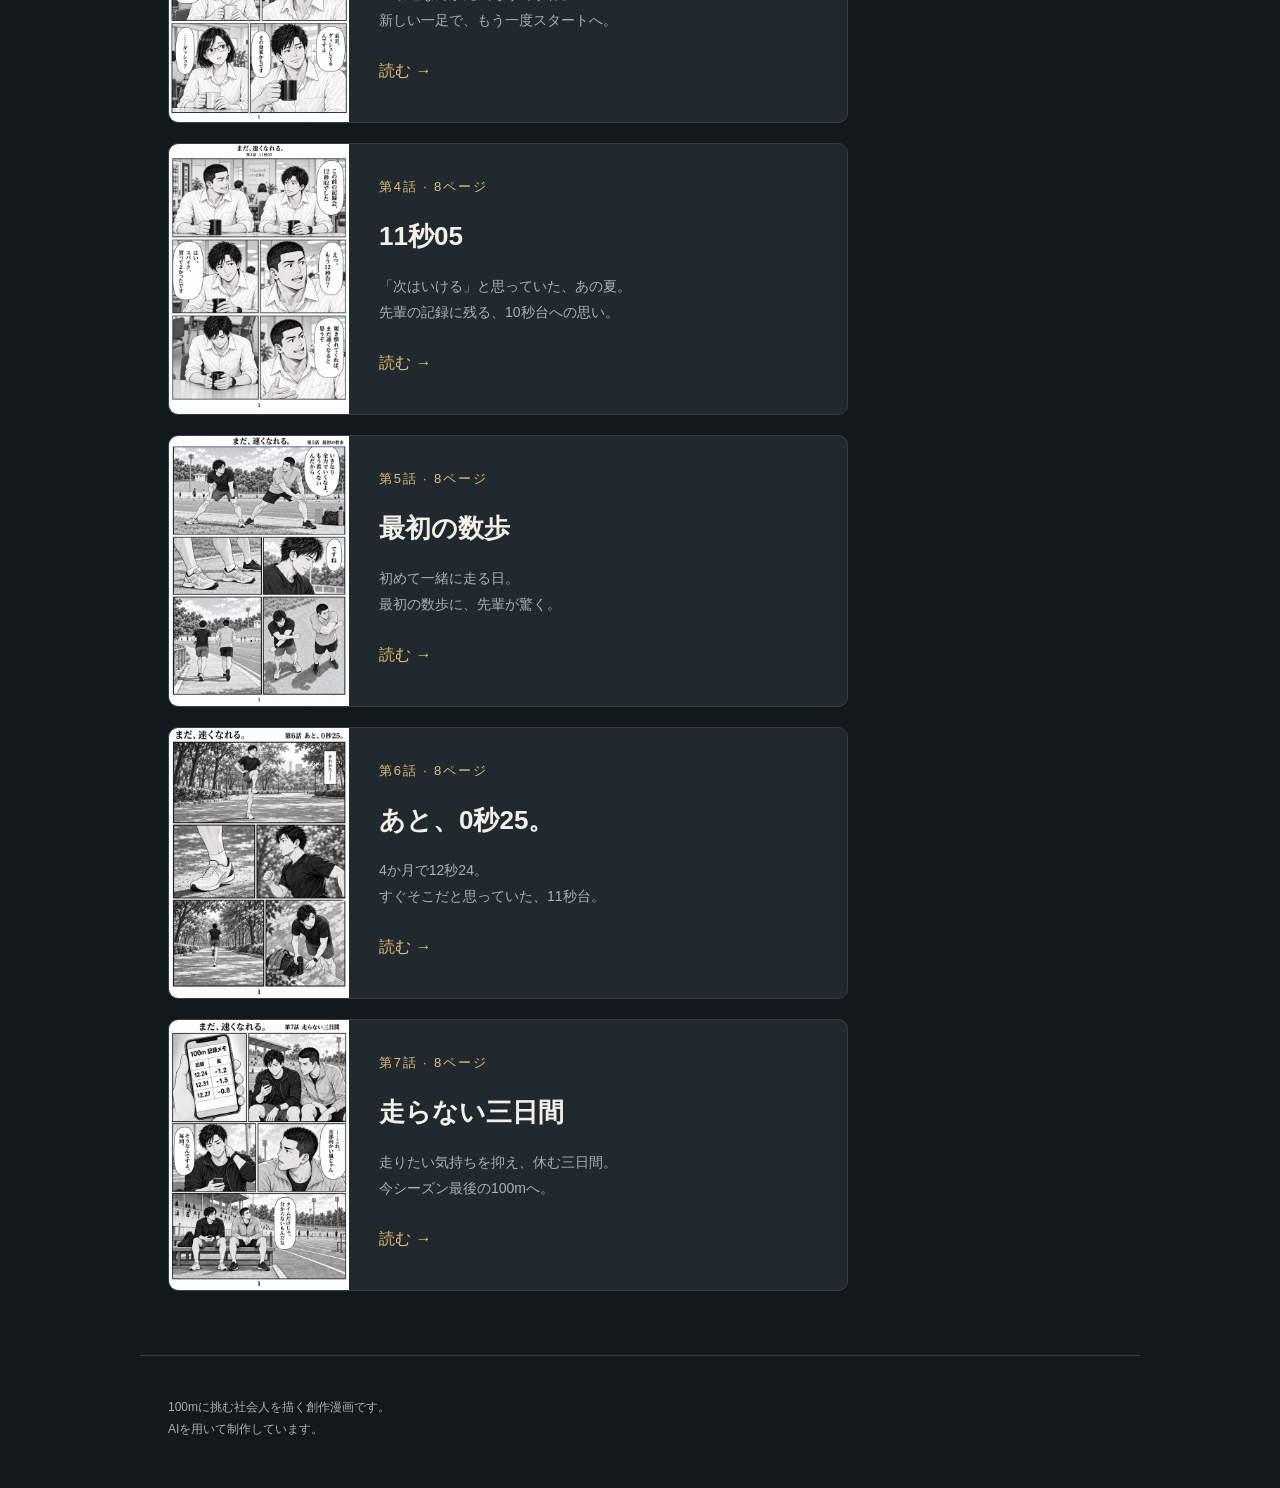
==== commit f38a1a5b: "Publish episode 7 with corrected wind readings" ====
--- a/index.html
+++ b/index.html
@@ -1,6 +1,6 @@
 <!doctype html>
-<html lang="ja"><head><meta charset="utf-8"><meta name="viewport" content="width=device-width,initial-scale=1"><meta name="description" content="退屈な毎日を送る30代の会社員が、100mに挑む。創作漫画『まだ、速くなれる。』全6話・48ページ公開中。"><meta name="theme-color" content="#12181b"><title>まだ、速くなれる。｜社会人スプリンター漫画</title><link rel="stylesheet" href="styles.css"></head>
+<html lang="ja"><head><meta charset="utf-8"><meta name="viewport" content="width=device-width,initial-scale=1"><meta name="description" content="退屈な毎日を送る30代の会社員が、100mに挑む。創作漫画『まだ、速くなれる。』全7話・56ページ公開中。"><meta name="theme-color" content="#12181b"><title>まだ、速くなれる。｜社会人スプリンター漫画</title><link rel="stylesheet" href="styles.css"></head>
 <body><a class="skip" href="#episodes">話を選ぶ</a><header><div class="wrap"><a class="brand" href="./">まだ、速くなれる。</a></div></header>
 <main class="wrap"><section class="hero"><p class="eyebrow">社会人 × 100m</p><h1>まだ、<br>速くなれる。</h1><p class="intro">毎日は、だいたい同じだった。<br>あの速さを、目の前で見るまでは。</p><p class="synopsis">30代。仕事も生活も、それなりに回っている。<br>退屈していた会社員・高瀬直人が、100mの世界へ踏み出す。</p><a class="button" href="episodes/01/index.html">第1話から読む <span aria-hidden="true">→</span></a></section>
-<section id="episodes"><h2>公開中のエピソード <small>全6話・48ページ</small></h2><a class="episode-card" href="episodes/01/index.html"><img src="episodes/01/page-01.png?v=user-fix-02" alt="第1話の1ページ目" width="1024" height="1536" loading="lazy"><div><p class="eyebrow">第1話 · 8ページ</p><h3>自分は何秒だ？</h3><p>観客席で芽生えた、小さな疑問。<br>まずは、自分のタイムが知りたい。</p><span class="read">読む →</span></div></a><a class="episode-card" href="episodes/02/index.html"><img src="episodes/02/page-01.png" alt="第2話の1ページ目" width="1024" height="1536" loading="lazy"><div><p class="eyebrow">第2話 · 8ページ</p><h3>走れる場所</h3><p>いつもの公園で、ダッシュしてみる。<br>自分の足で踏み出す、初めての練習。</p><span class="read">読む →</span></div></a><a class="episode-card" href="episodes/03/index.html"><img src="episodes/03/page-01.png" alt="第3話の1ページ目" width="1024" height="1536" loading="lazy"><div><p class="eyebrow">第3話 · 8ページ</p><h3>12秒82</h3><p>「最近なんか元気そうですね」<br>新しい一足で、もう一度スタートへ。</p><span class="read">読む →</span></div></a><a class="episode-card" href="episodes/04/index.html"><img src="episodes/04/page-01.png" alt="第4話の1ページ目" width="1024" height="1536" loading="lazy"><div><p class="eyebrow">第4話 · 8ページ</p><h3>11秒05</h3><p>「次はいける」と思っていた、あの夏。<br>先輩の記録に残る、10秒台への思い。</p><span class="read">読む →</span></div></a><a class="episode-card" href="episodes/05/index.html"><img src="episodes/05/page-01.png" alt="第5話の1ページ目" width="1024" height="1536" loading="lazy"><div><p class="eyebrow">第5話 · 8ページ</p><h3>最初の数歩</h3><p>初めて一緒に走る日。<br>最初の数歩に、先輩が驚く。</p><span class="read">読む →</span></div></a><a class="episode-card" href="episodes/06/index.html"><img src="episodes/06/page-01.png" alt="第6話の1ページ目" width="1024" height="1536" loading="lazy"><div><p class="eyebrow">第6話 · 8ページ</p><h3>あと、0秒25。</h3><p>4か月で12秒24。<br>すぐそこだと思っていた、11秒台。</p><span class="read">読む →</span></div></a></section></main>
+<section id="episodes"><h2>公開中のエピソード <small>全7話・56ページ</small></h2><a class="episode-card" href="episodes/01/index.html"><img src="episodes/01/page-01.png?v=user-fix-02" alt="第1話の1ページ目" width="1024" height="1536" loading="lazy"><div><p class="eyebrow">第1話 · 8ページ</p><h3>自分は何秒だ？</h3><p>観客席で芽生えた、小さな疑問。<br>まずは、自分のタイムが知りたい。</p><span class="read">読む →</span></div></a><a class="episode-card" href="episodes/02/index.html"><img src="episodes/02/page-01.png" alt="第2話の1ページ目" width="1024" height="1536" loading="lazy"><div><p class="eyebrow">第2話 · 8ページ</p><h3>走れる場所</h3><p>いつもの公園で、ダッシュしてみる。<br>自分の足で踏み出す、初めての練習。</p><span class="read">読む →</span></div></a><a class="episode-card" href="episodes/03/index.html"><img src="episodes/03/page-01.png" alt="第3話の1ページ目" width="1024" height="1536" loading="lazy"><div><p class="eyebrow">第3話 · 8ページ</p><h3>12秒82</h3><p>「最近なんか元気そうですね」<br>新しい一足で、もう一度スタートへ。</p><span class="read">読む →</span></div></a><a class="episode-card" href="episodes/04/index.html"><img src="episodes/04/page-01.png" alt="第4話の1ページ目" width="1024" height="1536" loading="lazy"><div><p class="eyebrow">第4話 · 8ページ</p><h3>11秒05</h3><p>「次はいける」と思っていた、あの夏。<br>先輩の記録に残る、10秒台への思い。</p><span class="read">読む →</span></div></a><a class="episode-card" href="episodes/05/index.html"><img src="episodes/05/page-01.png" alt="第5話の1ページ目" width="1024" height="1536" loading="lazy"><div><p class="eyebrow">第5話 · 8ページ</p><h3>最初の数歩</h3><p>初めて一緒に走る日。<br>最初の数歩に、先輩が驚く。</p><span class="read">読む →</span></div></a><a class="episode-card" href="episodes/06/index.html"><img src="episodes/06/page-01.png" alt="第6話の1ページ目" width="1024" height="1536" loading="lazy"><div><p class="eyebrow">第6話 · 8ページ</p><h3>あと、0秒25。</h3><p>4か月で12秒24。<br>すぐそこだと思っていた、11秒台。</p><span class="read">読む →</span></div></a><a class="episode-card" href="episodes/07/index.html"><img src="episodes/07/page-01.png" alt="第7話の1ページ目" width="1024" height="1536" loading="lazy"><div><p class="eyebrow">第7話 · 8ページ</p><h3>走らない三日間</h3><p>走りたい気持ちを抑え、休む三日間。<br>今シーズン最後の100mへ。</p><span class="read">読む →</span></div></a></section></main>
 <footer class="wrap"><p>100mに挑む社会人を描く創作漫画です。<br>AIを用いて制作しています。</p></footer></body></html>
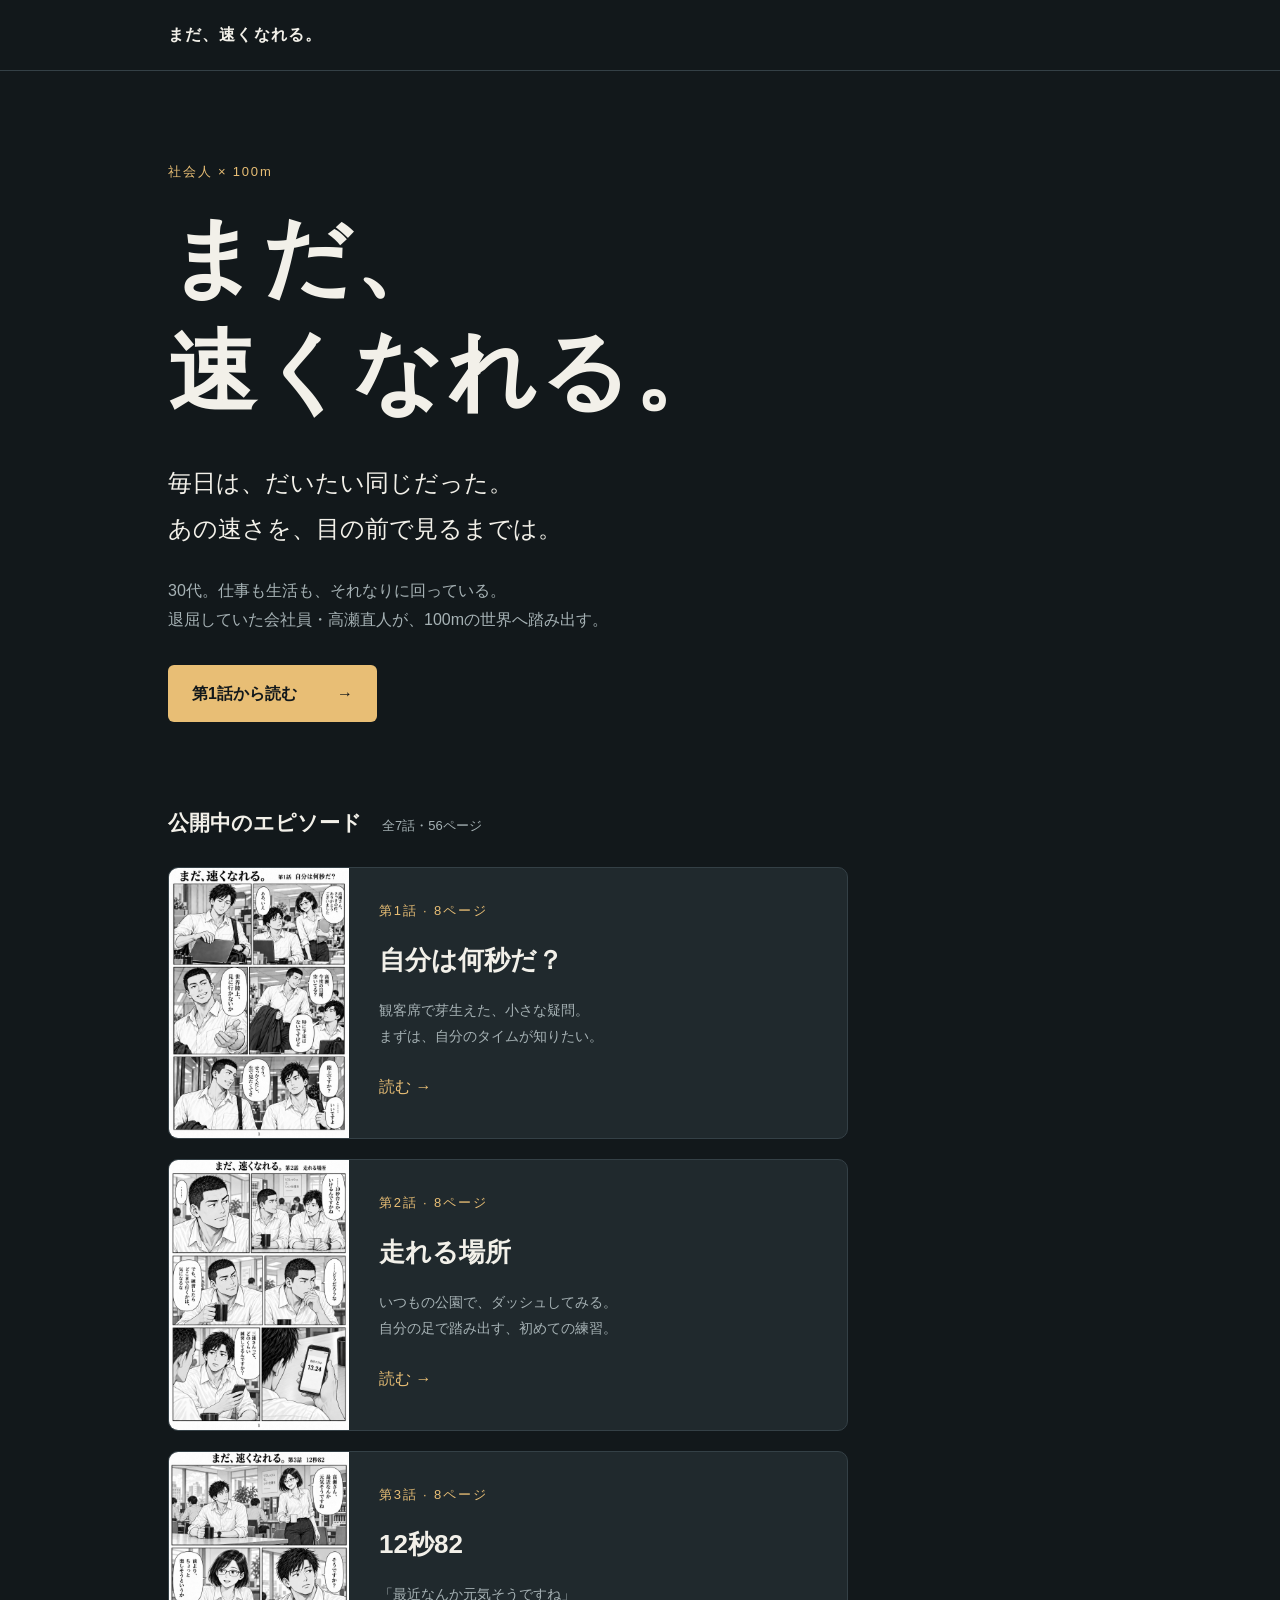
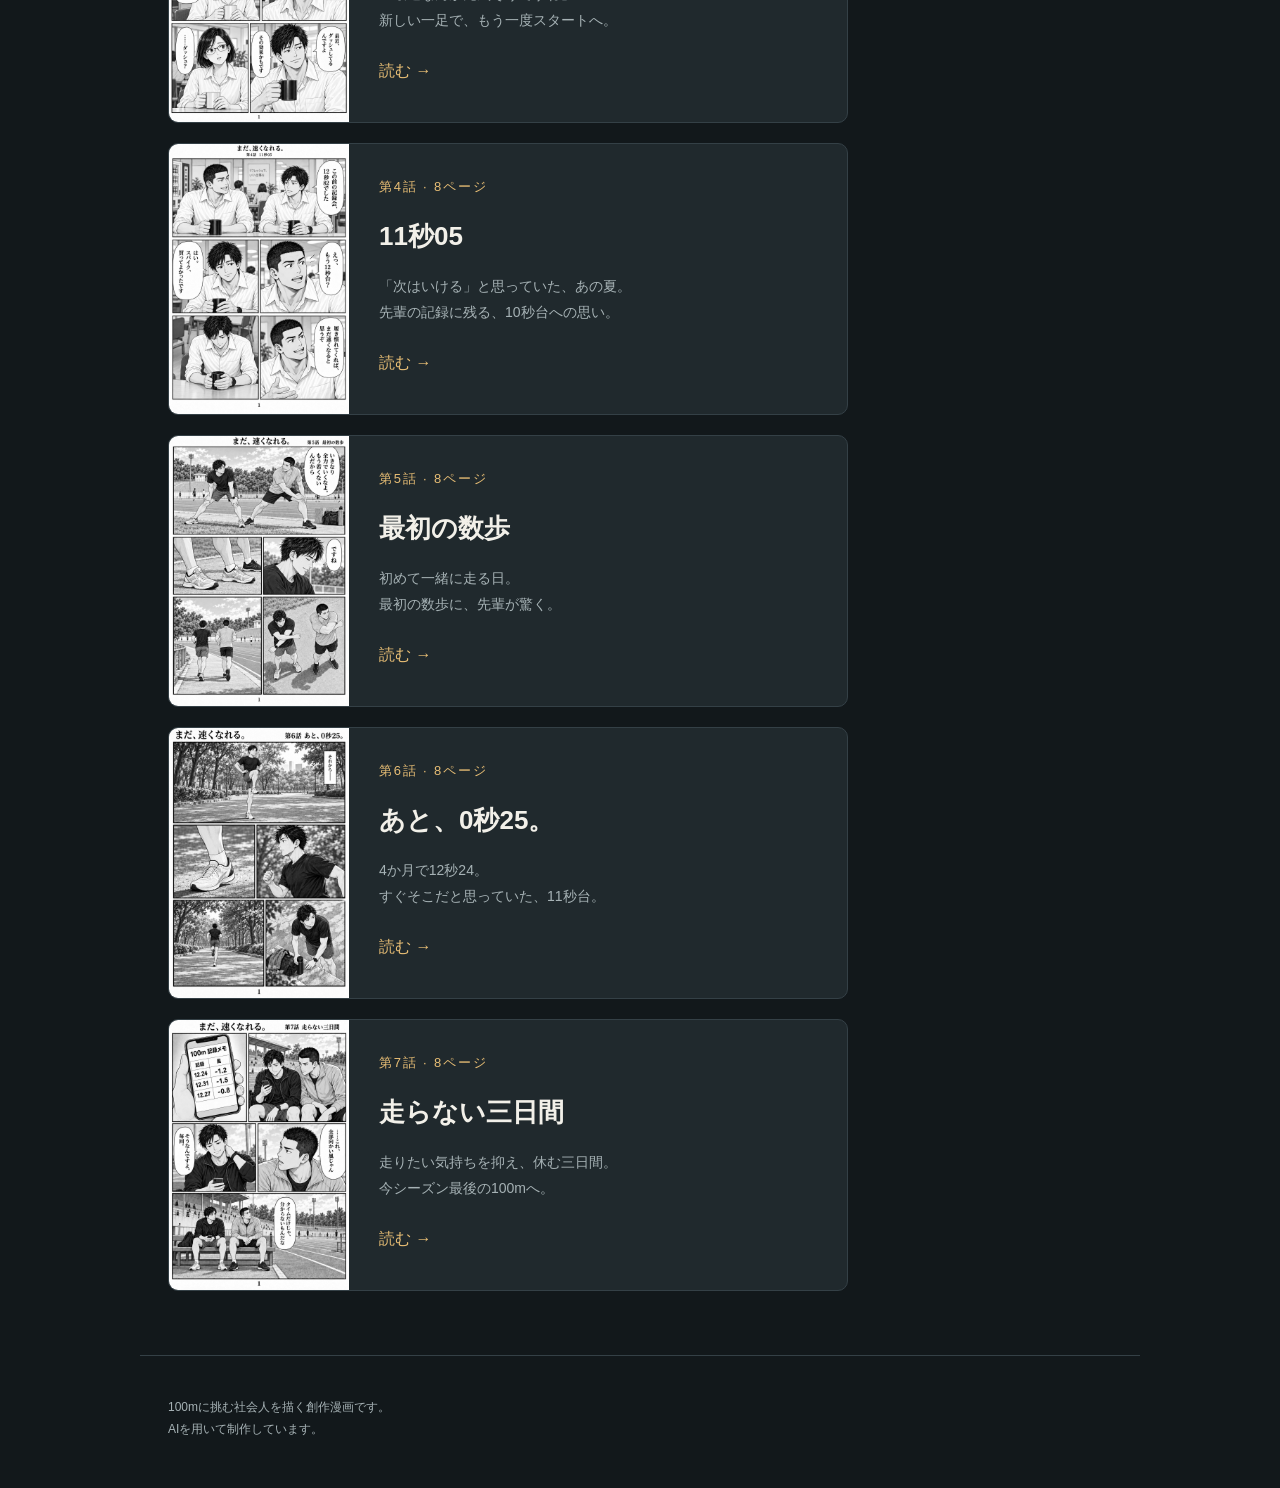
==== commit e8c17bcb: "Optimize manga pages as 64-level grayscale PNGs" ====
--- a/index.html
+++ b/index.html
@@ -2,5 +2,5 @@
 <html lang="ja"><head><meta charset="utf-8"><meta name="viewport" content="width=device-width,initial-scale=1"><meta name="description" content="退屈な毎日を送る30代の会社員が、100mに挑む。創作漫画『まだ、速くなれる。』全7話・56ページ公開中。"><meta name="theme-color" content="#12181b"><title>まだ、速くなれる。｜社会人スプリンター漫画</title><link rel="stylesheet" href="styles.css"></head>
 <body><a class="skip" href="#episodes">話を選ぶ</a><header><div class="wrap"><a class="brand" href="./">まだ、速くなれる。</a></div></header>
 <main class="wrap"><section class="hero"><p class="eyebrow">社会人 × 100m</p><h1>まだ、<br>速くなれる。</h1><p class="intro">毎日は、だいたい同じだった。<br>あの速さを、目の前で見るまでは。</p><p class="synopsis">30代。仕事も生活も、それなりに回っている。<br>退屈していた会社員・高瀬直人が、100mの世界へ踏み出す。</p><a class="button" href="episodes/01/index.html">第1話から読む <span aria-hidden="true">→</span></a></section>
-<section id="episodes"><h2>公開中のエピソード <small>全7話・56ページ</small></h2><a class="episode-card" href="episodes/01/index.html"><img src="episodes/01/page-01.png?v=user-fix-02" alt="第1話の1ページ目" width="1024" height="1536" loading="lazy"><div><p class="eyebrow">第1話 · 8ページ</p><h3>自分は何秒だ？</h3><p>観客席で芽生えた、小さな疑問。<br>まずは、自分のタイムが知りたい。</p><span class="read">読む →</span></div></a><a class="episode-card" href="episodes/02/index.html"><img src="episodes/02/page-01.png" alt="第2話の1ページ目" width="1024" height="1536" loading="lazy"><div><p class="eyebrow">第2話 · 8ページ</p><h3>走れる場所</h3><p>いつもの公園で、ダッシュしてみる。<br>自分の足で踏み出す、初めての練習。</p><span class="read">読む →</span></div></a><a class="episode-card" href="episodes/03/index.html"><img src="episodes/03/page-01.png" alt="第3話の1ページ目" width="1024" height="1536" loading="lazy"><div><p class="eyebrow">第3話 · 8ページ</p><h3>12秒82</h3><p>「最近なんか元気そうですね」<br>新しい一足で、もう一度スタートへ。</p><span class="read">読む →</span></div></a><a class="episode-card" href="episodes/04/index.html"><img src="episodes/04/page-01.png" alt="第4話の1ページ目" width="1024" height="1536" loading="lazy"><div><p class="eyebrow">第4話 · 8ページ</p><h3>11秒05</h3><p>「次はいける」と思っていた、あの夏。<br>先輩の記録に残る、10秒台への思い。</p><span class="read">読む →</span></div></a><a class="episode-card" href="episodes/05/index.html"><img src="episodes/05/page-01.png" alt="第5話の1ページ目" width="1024" height="1536" loading="lazy"><div><p class="eyebrow">第5話 · 8ページ</p><h3>最初の数歩</h3><p>初めて一緒に走る日。<br>最初の数歩に、先輩が驚く。</p><span class="read">読む →</span></div></a><a class="episode-card" href="episodes/06/index.html"><img src="episodes/06/page-01.png" alt="第6話の1ページ目" width="1024" height="1536" loading="lazy"><div><p class="eyebrow">第6話 · 8ページ</p><h3>あと、0秒25。</h3><p>4か月で12秒24。<br>すぐそこだと思っていた、11秒台。</p><span class="read">読む →</span></div></a><a class="episode-card" href="episodes/07/index.html"><img src="episodes/07/page-01.png" alt="第7話の1ページ目" width="1024" height="1536" loading="lazy"><div><p class="eyebrow">第7話 · 8ページ</p><h3>走らない三日間</h3><p>走りたい気持ちを抑え、休む三日間。<br>今シーズン最後の100mへ。</p><span class="read">読む →</span></div></a></section></main>
+<section id="episodes"><h2>公開中のエピソード <small>全7話・56ページ</small></h2><a class="episode-card" href="episodes/01/index.html"><img src="episodes/01/page-01.png?v=png64-20261018" alt="第1話の1ページ目" width="1024" height="1536" loading="lazy"><div><p class="eyebrow">第1話 · 8ページ</p><h3>自分は何秒だ？</h3><p>観客席で芽生えた、小さな疑問。<br>まずは、自分のタイムが知りたい。</p><span class="read">読む →</span></div></a><a class="episode-card" href="episodes/02/index.html"><img src="episodes/02/page-01.png?v=png64-20261018" alt="第2話の1ページ目" width="1024" height="1536" loading="lazy"><div><p class="eyebrow">第2話 · 8ページ</p><h3>走れる場所</h3><p>いつもの公園で、ダッシュしてみる。<br>自分の足で踏み出す、初めての練習。</p><span class="read">読む →</span></div></a><a class="episode-card" href="episodes/03/index.html"><img src="episodes/03/page-01.png?v=png64-20261018" alt="第3話の1ページ目" width="1024" height="1536" loading="lazy"><div><p class="eyebrow">第3話 · 8ページ</p><h3>12秒82</h3><p>「最近なんか元気そうですね」<br>新しい一足で、もう一度スタートへ。</p><span class="read">読む →</span></div></a><a class="episode-card" href="episodes/04/index.html"><img src="episodes/04/page-01.png?v=png64-20261018" alt="第4話の1ページ目" width="1024" height="1536" loading="lazy"><div><p class="eyebrow">第4話 · 8ページ</p><h3>11秒05</h3><p>「次はいける」と思っていた、あの夏。<br>先輩の記録に残る、10秒台への思い。</p><span class="read">読む →</span></div></a><a class="episode-card" href="episodes/05/index.html"><img src="episodes/05/page-01.png?v=png64-20261018" alt="第5話の1ページ目" width="1024" height="1536" loading="lazy"><div><p class="eyebrow">第5話 · 8ページ</p><h3>最初の数歩</h3><p>初めて一緒に走る日。<br>最初の数歩に、先輩が驚く。</p><span class="read">読む →</span></div></a><a class="episode-card" href="episodes/06/index.html"><img src="episodes/06/page-01.png?v=png64-20261018" alt="第6話の1ページ目" width="1024" height="1536" loading="lazy"><div><p class="eyebrow">第6話 · 8ページ</p><h3>あと、0秒25。</h3><p>4か月で12秒24。<br>すぐそこだと思っていた、11秒台。</p><span class="read">読む →</span></div></a><a class="episode-card" href="episodes/07/index.html"><img src="episodes/07/page-01.png?v=png64-20261018" alt="第7話の1ページ目" width="1024" height="1536" loading="lazy"><div><p class="eyebrow">第7話 · 8ページ</p><h3>走らない三日間</h3><p>走りたい気持ちを抑え、休む三日間。<br>今シーズン最後の100mへ。</p><span class="read">読む →</span></div></a></section></main>
 <footer class="wrap"><p>100mに挑む社会人を描く創作漫画です。<br>AIを用いて制作しています。</p></footer></body></html>
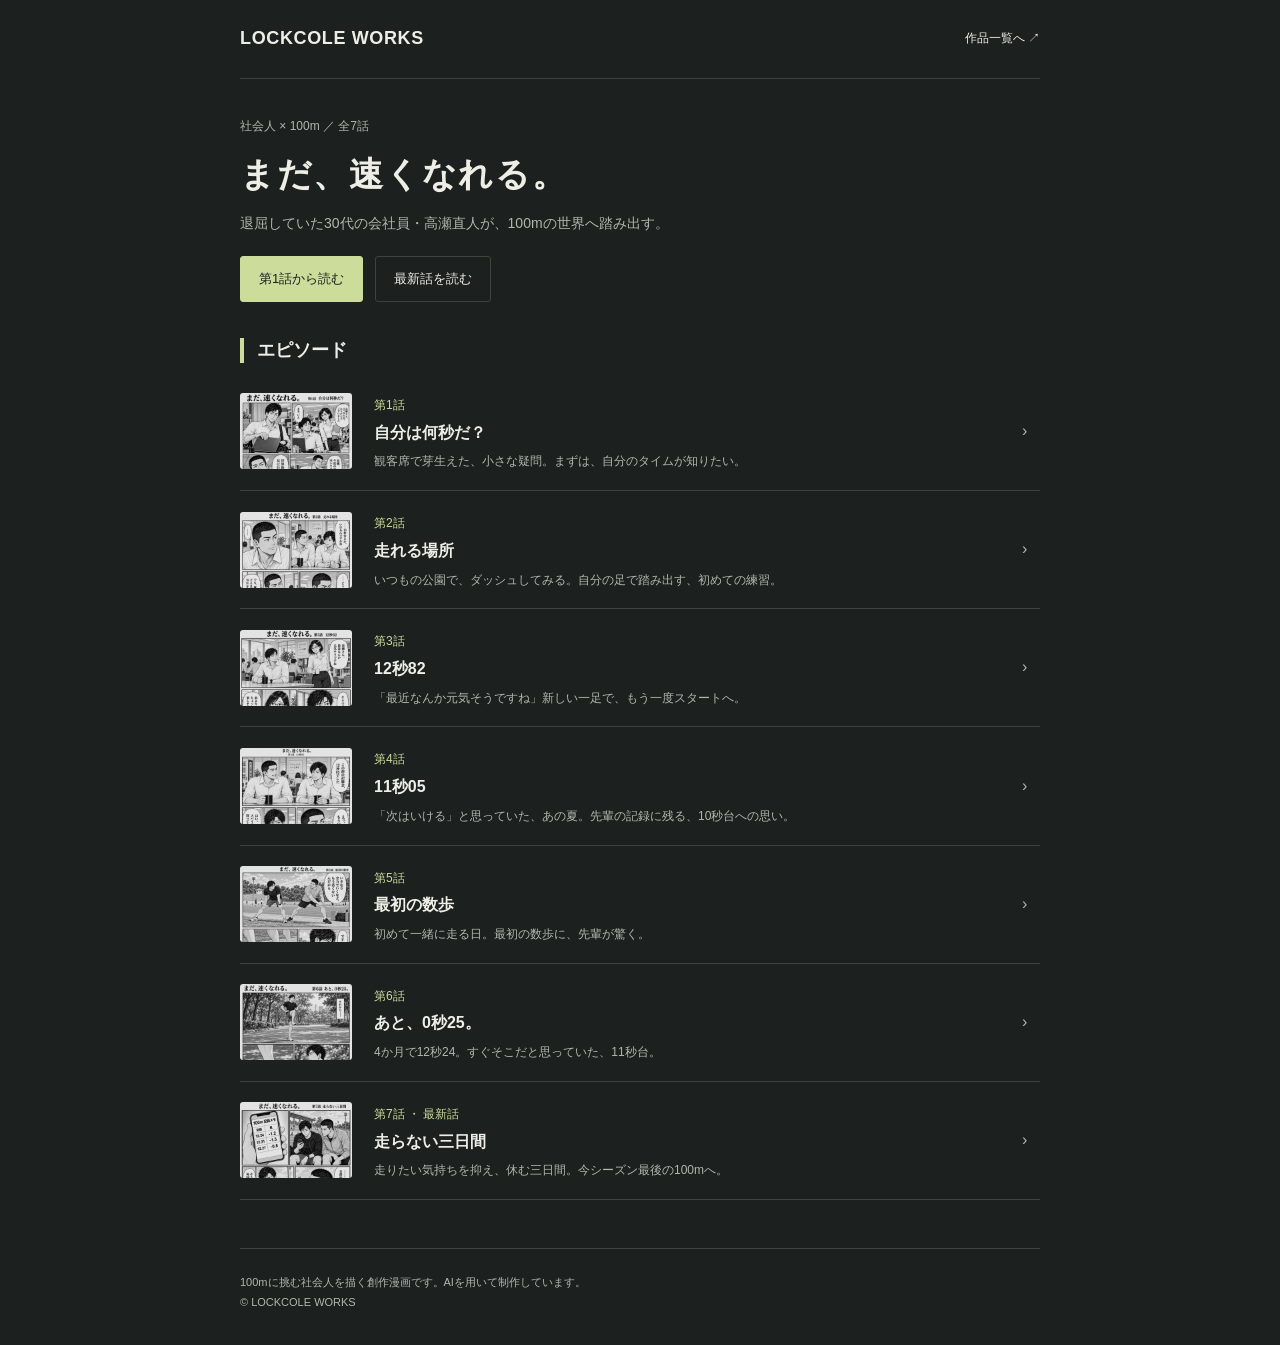
==== commit 3954f4c0: "Match manga site UI to reference design" ====
--- a/index.html
+++ b/index.html
@@ -1,6 +1,6 @@
 <!doctype html>
-<html lang="ja"><head><meta charset="utf-8"><meta name="viewport" content="width=device-width,initial-scale=1"><meta name="description" content="退屈な毎日を送る30代の会社員が、100mに挑む。創作漫画『まだ、速くなれる。』全7話・56ページ公開中。"><meta name="theme-color" content="#12181b"><title>まだ、速くなれる。｜社会人スプリンター漫画</title><link rel="stylesheet" href="styles.css"></head>
-<body><a class="skip" href="#episodes">話を選ぶ</a><header><div class="wrap"><a class="brand" href="./">まだ、速くなれる。</a></div></header>
-<main class="wrap"><section class="hero"><p class="eyebrow">社会人 × 100m</p><h1>まだ、<br>速くなれる。</h1><p class="intro">毎日は、だいたい同じだった。<br>あの速さを、目の前で見るまでは。</p><p class="synopsis">30代。仕事も生活も、それなりに回っている。<br>退屈していた会社員・高瀬直人が、100mの世界へ踏み出す。</p><a class="button" href="episodes/01/index.html">第1話から読む <span aria-hidden="true">→</span></a></section>
-<section id="episodes"><h2>公開中のエピソード <small>全7話・56ページ</small></h2><a class="episode-card" href="episodes/01/index.html"><img src="episodes/01/page-01.png?v=png64-20261018" alt="第1話の1ページ目" width="1024" height="1536" loading="lazy"><div><p class="eyebrow">第1話 · 8ページ</p><h3>自分は何秒だ？</h3><p>観客席で芽生えた、小さな疑問。<br>まずは、自分のタイムが知りたい。</p><span class="read">読む →</span></div></a><a class="episode-card" href="episodes/02/index.html"><img src="episodes/02/page-01.png?v=png64-20261018" alt="第2話の1ページ目" width="1024" height="1536" loading="lazy"><div><p class="eyebrow">第2話 · 8ページ</p><h3>走れる場所</h3><p>いつもの公園で、ダッシュしてみる。<br>自分の足で踏み出す、初めての練習。</p><span class="read">読む →</span></div></a><a class="episode-card" href="episodes/03/index.html"><img src="episodes/03/page-01.png?v=png64-20261018" alt="第3話の1ページ目" width="1024" height="1536" loading="lazy"><div><p class="eyebrow">第3話 · 8ページ</p><h3>12秒82</h3><p>「最近なんか元気そうですね」<br>新しい一足で、もう一度スタートへ。</p><span class="read">読む →</span></div></a><a class="episode-card" href="episodes/04/index.html"><img src="episodes/04/page-01.png?v=png64-20261018" alt="第4話の1ページ目" width="1024" height="1536" loading="lazy"><div><p class="eyebrow">第4話 · 8ページ</p><h3>11秒05</h3><p>「次はいける」と思っていた、あの夏。<br>先輩の記録に残る、10秒台への思い。</p><span class="read">読む →</span></div></a><a class="episode-card" href="episodes/05/index.html"><img src="episodes/05/page-01.png?v=png64-20261018" alt="第5話の1ページ目" width="1024" height="1536" loading="lazy"><div><p class="eyebrow">第5話 · 8ページ</p><h3>最初の数歩</h3><p>初めて一緒に走る日。<br>最初の数歩に、先輩が驚く。</p><span class="read">読む →</span></div></a><a class="episode-card" href="episodes/06/index.html"><img src="episodes/06/page-01.png?v=png64-20261018" alt="第6話の1ページ目" width="1024" height="1536" loading="lazy"><div><p class="eyebrow">第6話 · 8ページ</p><h3>あと、0秒25。</h3><p>4か月で12秒24。<br>すぐそこだと思っていた、11秒台。</p><span class="read">読む →</span></div></a><a class="episode-card" href="episodes/07/index.html"><img src="episodes/07/page-01.png?v=png64-20261018" alt="第7話の1ページ目" width="1024" height="1536" loading="lazy"><div><p class="eyebrow">第7話 · 8ページ</p><h3>走らない三日間</h3><p>走りたい気持ちを抑え、休む三日間。<br>今シーズン最後の100mへ。</p><span class="read">読む →</span></div></a></section></main>
-<footer class="wrap"><p>100mに挑む社会人を描く創作漫画です。<br>AIを用いて制作しています。</p></footer></body></html>
+<html lang="ja"><head><meta charset="utf-8"><meta name="viewport" content="width=device-width,initial-scale=1"><meta name="description" content="退屈な毎日を送る30代の会社員が、100mに挑む。創作漫画『まだ、速くなれる。』全7話・56ページ公開中。"><meta name="theme-color" content="#1c201f"><title>まだ、速くなれる。｜社会人スプリンター漫画</title><link rel="stylesheet" href="styles.css?v=ui-20261018"></head>
+<body><a class="skip" href="#episodes">話を選ぶ</a><header class="head wrap"><a class="brand" href="https://lockcole6.github.io/">LOCKCOLE WORKS</a><a href="https://lockcole6.github.io/#manga">作品一覧へ ↗</a></header>
+<main class="wrap"><section class="intro"><small>社会人 × 100m ／ 全7話</small><h1>まだ、速くなれる。</h1><p>退屈していた30代の会社員・高瀬直人が、100mの世界へ踏み出す。</p><div class="actions"><a class="btn primary" href="episodes/01/index.html">第1話から読む</a><a class="btn" href="episodes/07/index.html">最新話を読む</a></div></section>
+<h2 class="heading" id="episodes">エピソード</h2><a class="row" href="episodes/01/index.html"><img width="336" height="504" class="thumb" src="assets/cover-1.png?v=ui-20261018" alt="" loading="lazy"><div><small>第1話</small><h3>自分は何秒だ？</h3><p>観客席で芽生えた、小さな疑問。まずは、自分のタイムが知りたい。</p></div><span class="arrow" aria-hidden="true">›</span></a><a class="row" href="episodes/02/index.html"><img width="336" height="504" class="thumb" src="assets/cover-2.png?v=ui-20261018" alt="" loading="lazy"><div><small>第2話</small><h3>走れる場所</h3><p>いつもの公園で、ダッシュしてみる。自分の足で踏み出す、初めての練習。</p></div><span class="arrow" aria-hidden="true">›</span></a><a class="row" href="episodes/03/index.html"><img width="336" height="504" class="thumb" src="assets/cover-3.png?v=ui-20261018" alt="" loading="lazy"><div><small>第3話</small><h3>12秒82</h3><p>「最近なんか元気そうですね」新しい一足で、もう一度スタートへ。</p></div><span class="arrow" aria-hidden="true">›</span></a><a class="row" href="episodes/04/index.html"><img width="336" height="504" class="thumb" src="assets/cover-4.png?v=ui-20261018" alt="" loading="lazy"><div><small>第4話</small><h3>11秒05</h3><p>「次はいける」と思っていた、あの夏。先輩の記録に残る、10秒台への思い。</p></div><span class="arrow" aria-hidden="true">›</span></a><a class="row" href="episodes/05/index.html"><img width="336" height="504" class="thumb" src="assets/cover-5.png?v=ui-20261018" alt="" loading="lazy"><div><small>第5話</small><h3>最初の数歩</h3><p>初めて一緒に走る日。最初の数歩に、先輩が驚く。</p></div><span class="arrow" aria-hidden="true">›</span></a><a class="row" href="episodes/06/index.html"><img width="336" height="504" class="thumb" src="assets/cover-6.png?v=ui-20261018" alt="" loading="lazy"><div><small>第6話</small><h3>あと、0秒25。</h3><p>4か月で12秒24。すぐそこだと思っていた、11秒台。</p></div><span class="arrow" aria-hidden="true">›</span></a><a class="row" href="episodes/07/index.html"><img width="336" height="504" class="thumb" src="assets/cover-7.png?v=ui-20261018" alt="" loading="lazy"><div><small>第7話 ・ 最新話</small><h3>走らない三日間</h3><p>走りたい気持ちを抑え、休む三日間。今シーズン最後の100mへ。</p></div><span class="arrow" aria-hidden="true">›</span></a></main>
+<footer class="wrap">100mに挑む社会人を描く創作漫画です。AIを用いて制作しています。<br>© LOCKCOLE WORKS</footer></body></html>
--- a/styles.css
+++ b/styles.css
@@ -1,3 +1,4 @@
-:root{color-scheme:dark;--bg:#12181b;--ink:#f2f0e9;--muted:#a6b2b5;--accent:#e8be75}*{box-sizing:border-box}html{scroll-behavior:smooth}body{margin:0;background:var(--bg);color:var(--ink);font-family:"Yu Gothic UI","Meiryo",sans-serif;line-height:1.85}a{color:inherit;text-decoration:none}.wrap{max-width:1000px;margin:auto;padding:0 28px}header{border-bottom:1px solid #344046;padding:20px 0}.brand{font-weight:700;letter-spacing:.07em}.hero{padding:76px 0 64px}.eyebrow{color:var(--accent);font-size:13px;letter-spacing:.14em}.hero h1{font-family:"Yu Mincho",serif;font-size:clamp(46px,9vw,88px);line-height:1.3;letter-spacing:.04em;margin:18px 0 30px}.intro{font-size:clamp(18px,3vw,24px);line-height:1.9}.synopsis{color:var(--muted);margin:22px 0 30px}.button{display:inline-flex;align-items:center;gap:40px;background:var(--accent);color:var(--bg);padding:14px 24px;border-radius:6px;font-weight:700}h2{display:flex;align-items:baseline;flex-wrap:wrap;gap:10px 20px;font-size:21px;margin-bottom:24px}h2 small{color:var(--muted);font-size:13px;font-weight:400}.episode-card{display:grid;grid-template-columns:180px 1fr;gap:30px;max-width:680px;overflow:hidden;background:#20292d;border:1px solid #344046;border-radius:10px}.episode-card img{width:100%;height:auto;display:block}.episode-card>div{padding:18px 24px 18px 0}.episode-card h3{font-size:26px;margin:8px 0}.episode-card p:not(.eyebrow){color:var(--muted);font-size:14px}.read{display:inline-block;color:var(--accent);margin-top:8px}footer{margin-top:64px!important;padding-top:28px!important;padding-bottom:36px!important;border-top:1px solid #344046;color:var(--muted);font-size:12px}.skip{position:fixed;top:-100px;padding:12px;background:var(--accent);color:var(--bg);z-index:2}.skip:focus{top:0}a:focus-visible{outline:3px solid var(--accent);outline-offset:5px}.button:hover{background:#f6d39c}.episode-card:hover{border-color:var(--accent)}@media(max-width:560px){.wrap{padding:0 20px}.hero{padding:46px 0}.synopsis{font-size:14px}.episode-card{grid-template-columns:110px 1fr;gap:16px}.episode-card>div{padding:8px 10px 12px 0}.episode-card h3{font-size:20px}.episode-card .eyebrow{font-size:11px}.episode-card p:not(.eyebrow){font-size:12px}.episode-card img{height:100%;object-fit:cover;object-position:top}}
+:root{color-scheme:dark;--bg:#1c201f;--ink:#eeeee7;--muted:#b0b7ae;--line:#3c453d;--accent:#cbdc9b}*{box-sizing:border-box}body{margin:0;background:var(--bg);color:var(--ink);font-family:"Noto Sans JP","Hiragino Kaku Gothic ProN","Yu Gothic",Meiryo,sans-serif;line-height:1.8}a{color:inherit;text-decoration:none}button,select{font:inherit}a:focus-visible,button:focus-visible,select:focus-visible{outline:2px solid var(--accent);outline-offset:4px}a:hover{color:var(--accent)}.wrap{width:min(800px,calc(100% - 40px));margin:auto}.head{display:flex;justify-content:space-between;align-items:center;padding:28px 0;border-bottom:1px solid var(--line);gap:16px}.brand{font:700 18px Arial,sans-serif;letter-spacing:.035em}.muted,small{color:var(--muted)}small{font-size:12px}.head a:last-child{font-size:12px}h1{font-size:34px;letter-spacing:.05em;line-height:1.4;margin:12px 0}h2{font-size:18px;line-height:1.4}p{font-size:14px}main{padding:32px 0 48px}.intro{margin-bottom:36px}.intro p{color:var(--muted);margin:12px 0 20px}.actions{display:flex;gap:12px;flex-wrap:wrap}.btn,button{border:1px solid var(--line);background:transparent;color:var(--ink);padding:10px 18px;border-radius:3px;cursor:pointer;font-size:13px;display:inline-block}.btn.primary,button.active{background:var(--accent);border-color:var(--accent);color:var(--bg)}button:hover,.btn:hover{border-color:var(--accent)}.heading{border-left:4px solid var(--accent);padding-left:13px;margin:28px 0 10px}.row{display:grid;grid-template-columns:112px 1fr 18px;gap:22px;align-items:center;padding:17px 0;border-bottom:1px solid var(--line)}.row:hover{background:#252c27}.thumb{width:112px;height:76px;object-fit:cover;object-position:top;border-radius:3px;filter:brightness(.9)}.row h3{font-size:16px;margin:0}.row small{color:var(--accent)}.row p{font-size:12px;color:var(--muted);margin:4px 0 0}.arrow{color:var(--muted)}footer{border-top:1px solid var(--line);padding:24px 0 32px;font-size:11px;color:var(--muted)}.plain .wrap{max-width:680px}.plain .row{grid-template-columns:48px 1fr 18px;padding:18px 0}.plain .intro{margin:18px 0 44px}.plain .number{font:14px Arial;color:var(--muted)}.feature{display:grid;grid-template-columns:220px 1fr;gap:32px;align-items:center;margin:24px 0 36px}.feature img{width:220px;height:260px;object-fit:cover;object-position:top;border-radius:3px}.feature h2{font-size:27px;margin:10px 0}.tiles{display:grid;grid-template-columns:1fr 1fr;gap:0 24px}.tiles .row{grid-template-columns:1fr 18px}.tiles .row p{display:none}.picker{background:#141917;border-bottom:1px solid var(--line);padding:12px 20px;font-size:12px;text-align:center}.picker a{display:inline-block;margin:0 9px;color:var(--muted)}.picker a[aria-current]{color:var(--accent);text-decoration:underline;text-underline-offset:5px}.study{width:min(1100px,calc(100% - 40px));margin:auto}.study h1{font-size:28px}.study-top{padding:32px 0 20px}.choices{display:grid;grid-template-columns:repeat(3,1fr);gap:20px}.choice{border:1px solid var(--line);padding:22px;border-radius:4px}.choice.recommended{border-color:var(--accent)}.choice h2{margin:12px 0;font-size:21px}.choice p{min-height:76px;color:var(--muted);font-size:13px}.choice .btn{margin-top:14px}.sample{height:220px;padding:18px;background:#252c27;margin-top:18px}.sample .line{height:7px;background:#65705e;width:64%;margin:10px 0}.sample .line.short{width:38%}.minirow{display:flex;gap:10px;align-items:center;border-bottom:1px solid var(--line);padding:9px 0}.minirow img{width:40px;height:30px;object-fit:cover;object-position:top}.minitext{width:100%}.reader-head{display:flex;align-items:center;justify-content:space-between;gap:16px;padding:20px 0}.reader-head h1{font-size:17px;margin:0}.readerbar{position:sticky;top:0;background:#1c201ff5;border-bottom:1px solid var(--line);z-index:5;display:flex;align-items:center;justify-content:space-between;padding:10px 0;gap:10px}.readerbar a,.readerbar span{font-size:12px}.readerbar select{background:var(--bg);color:var(--ink);border:1px solid var(--line);padding:8px}.pages{max-width:800px;margin:auto;padding:20px 0}.pages figure{margin:0 0 24px}.pages img{display:block;width:100%;height:auto}.pages figcaption{text-align:center;color:var(--muted);font-size:11px;padding:7px}.reader-end{text-align:center;padding:14px 0 40px}.reader-end .btn{margin:6px}.paged img{max-height:calc(100vh - 190px);object-fit:contain}.pager{display:flex;align-items:center;justify-content:center;gap:16px;padding:14px}.pager button:disabled{opacity:.3;cursor:default}.note{font-size:12px;color:var(--muted);margin:28px 0}.swatches{display:flex;gap:18px;flex-wrap:wrap;font-size:12px;margin:20px 0}.swatches i{display:inline-block;width:14px;height:14px;vertical-align:middle;margin-right:6px;border:1px solid var(--line)}@media(max-width:700px){.choices{grid-template-columns:1fr}.choice p{min-height:0}.sample{height:180px}.feature{grid-template-columns:110px 1fr;gap:20px}.feature img{width:110px;height:180px}.feature h2{font-size:22px}.tiles{grid-template-columns:1fr}.row{grid-template-columns:84px 1fr 14px;gap:14px}.thumb{width:84px;height:64px}.row h3{font-size:15px}.row p{display:none}h1{font-size:28px}.head{padding:24px 0}.reader .pages{padding-top:10px}.reader-head h1{font-size:15px}.picker a{margin:0 6px}.plain .row{padding:17px 0}.readerbar{flex-wrap:wrap}}
+[hidden]{display:none!important}figure{scroll-margin-top:80px}
 
-.episode-card+.episode-card{margin-top:20px}
+.skip{position:absolute;left:12px;top:-80px}.skip:focus{top:8px;z-index:20;background:var(--bg);padding:10px}.reader-head>span{font-size:12px}.readerbar .links{display:flex;gap:18px}.readerbar{scroll-margin-top:0}
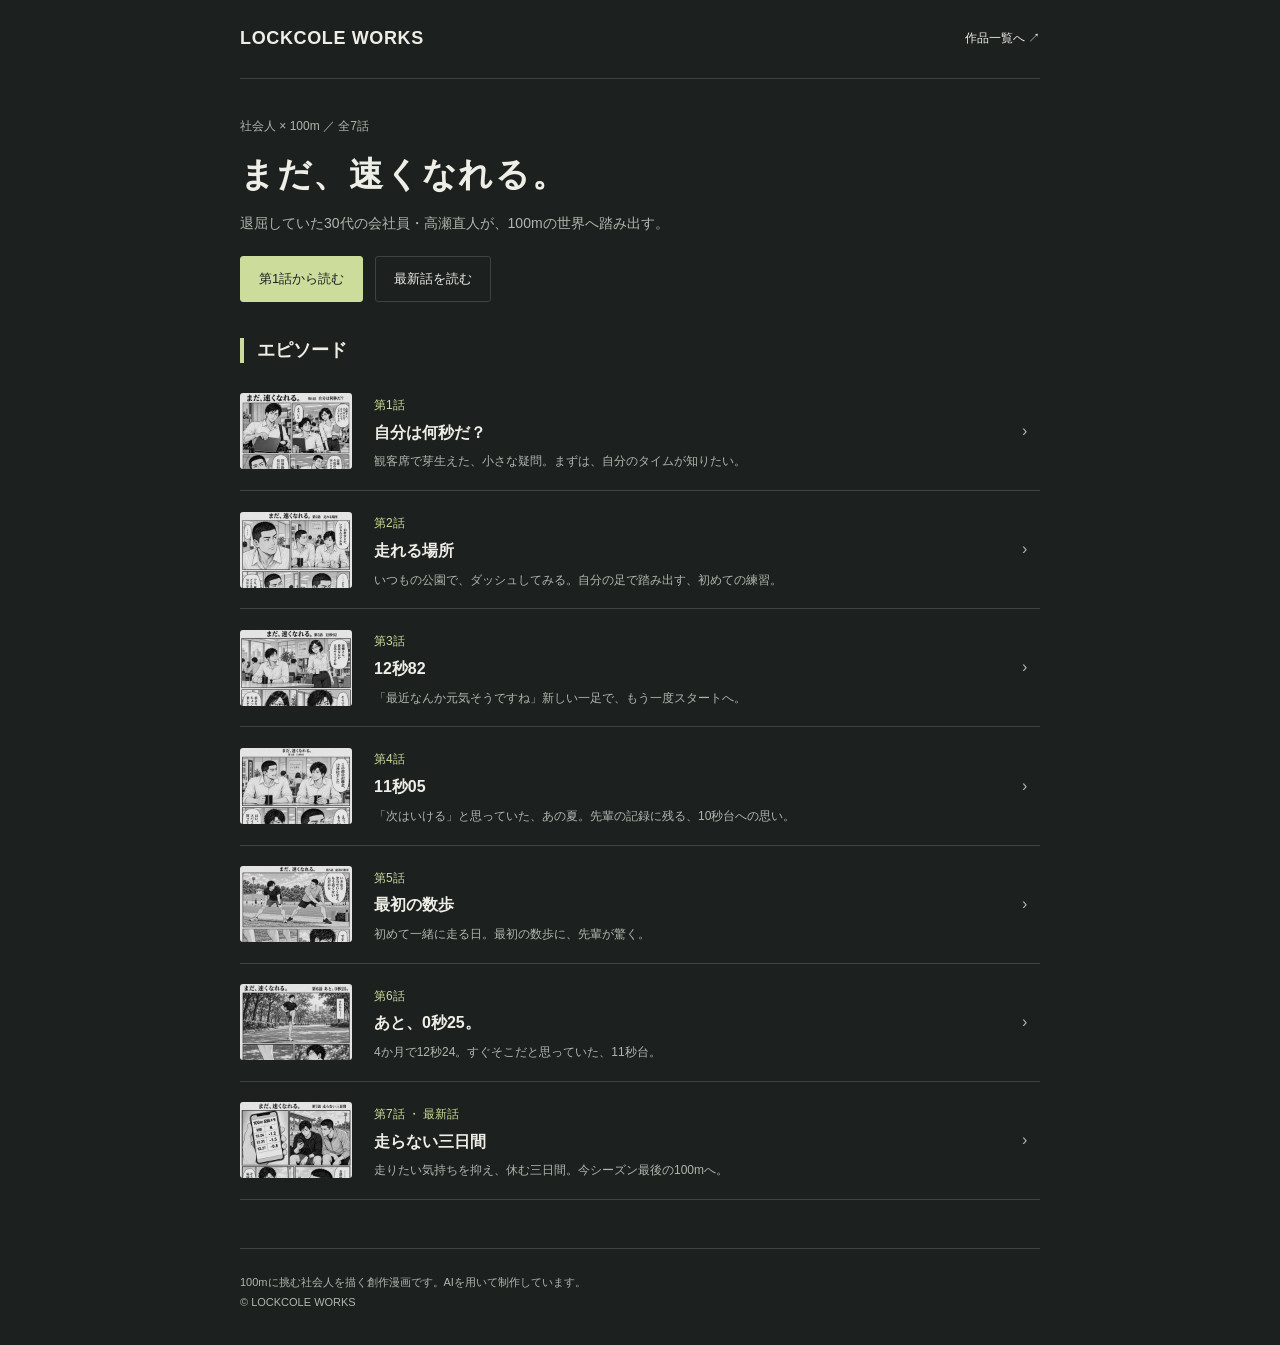
==== commit 2d07d661: "Publish manga pages as grayscale WebP" ====
--- a/index.html
+++ b/index.html
@@ -2,5 +2,5 @@
 <html lang="ja"><head><meta charset="utf-8"><meta name="viewport" content="width=device-width,initial-scale=1"><meta name="description" content="退屈な毎日を送る30代の会社員が、100mに挑む。創作漫画『まだ、速くなれる。』全7話・56ページ公開中。"><meta name="theme-color" content="#1c201f"><title>まだ、速くなれる。｜社会人スプリンター漫画</title><link rel="stylesheet" href="styles.css?v=ui-20261018"></head>
 <body><a class="skip" href="#episodes">話を選ぶ</a><header class="head wrap"><a class="brand" href="https://lockcole6.github.io/">LOCKCOLE WORKS</a><a href="https://lockcole6.github.io/#manga">作品一覧へ ↗</a></header>
 <main class="wrap"><section class="intro"><small>社会人 × 100m ／ 全7話</small><h1>まだ、速くなれる。</h1><p>退屈していた30代の会社員・高瀬直人が、100mの世界へ踏み出す。</p><div class="actions"><a class="btn primary" href="episodes/01/index.html">第1話から読む</a><a class="btn" href="episodes/07/index.html">最新話を読む</a></div></section>
-<h2 class="heading" id="episodes">エピソード</h2><a class="row" href="episodes/01/index.html"><img width="336" height="504" class="thumb" src="assets/cover-1.png?v=ui-20261018" alt="" loading="lazy"><div><small>第1話</small><h3>自分は何秒だ？</h3><p>観客席で芽生えた、小さな疑問。まずは、自分のタイムが知りたい。</p></div><span class="arrow" aria-hidden="true">›</span></a><a class="row" href="episodes/02/index.html"><img width="336" height="504" class="thumb" src="assets/cover-2.png?v=ui-20261018" alt="" loading="lazy"><div><small>第2話</small><h3>走れる場所</h3><p>いつもの公園で、ダッシュしてみる。自分の足で踏み出す、初めての練習。</p></div><span class="arrow" aria-hidden="true">›</span></a><a class="row" href="episodes/03/index.html"><img width="336" height="504" class="thumb" src="assets/cover-3.png?v=ui-20261018" alt="" loading="lazy"><div><small>第3話</small><h3>12秒82</h3><p>「最近なんか元気そうですね」新しい一足で、もう一度スタートへ。</p></div><span class="arrow" aria-hidden="true">›</span></a><a class="row" href="episodes/04/index.html"><img width="336" height="504" class="thumb" src="assets/cover-4.png?v=ui-20261018" alt="" loading="lazy"><div><small>第4話</small><h3>11秒05</h3><p>「次はいける」と思っていた、あの夏。先輩の記録に残る、10秒台への思い。</p></div><span class="arrow" aria-hidden="true">›</span></a><a class="row" href="episodes/05/index.html"><img width="336" height="504" class="thumb" src="assets/cover-5.png?v=ui-20261018" alt="" loading="lazy"><div><small>第5話</small><h3>最初の数歩</h3><p>初めて一緒に走る日。最初の数歩に、先輩が驚く。</p></div><span class="arrow" aria-hidden="true">›</span></a><a class="row" href="episodes/06/index.html"><img width="336" height="504" class="thumb" src="assets/cover-6.png?v=ui-20261018" alt="" loading="lazy"><div><small>第6話</small><h3>あと、0秒25。</h3><p>4か月で12秒24。すぐそこだと思っていた、11秒台。</p></div><span class="arrow" aria-hidden="true">›</span></a><a class="row" href="episodes/07/index.html"><img width="336" height="504" class="thumb" src="assets/cover-7.png?v=ui-20261018" alt="" loading="lazy"><div><small>第7話 ・ 最新話</small><h3>走らない三日間</h3><p>走りたい気持ちを抑え、休む三日間。今シーズン最後の100mへ。</p></div><span class="arrow" aria-hidden="true">›</span></a></main>
+<h2 class="heading" id="episodes">エピソード</h2><a class="row" href="episodes/01/index.html"><img width="336" height="504" class="thumb" src="assets/cover-1.webp?v=webp-gray-20261018" alt="" loading="lazy"><div><small>第1話</small><h3>自分は何秒だ？</h3><p>観客席で芽生えた、小さな疑問。まずは、自分のタイムが知りたい。</p></div><span class="arrow" aria-hidden="true">›</span></a><a class="row" href="episodes/02/index.html"><img width="336" height="504" class="thumb" src="assets/cover-2.webp?v=webp-gray-20261018" alt="" loading="lazy"><div><small>第2話</small><h3>走れる場所</h3><p>いつもの公園で、ダッシュしてみる。自分の足で踏み出す、初めての練習。</p></div><span class="arrow" aria-hidden="true">›</span></a><a class="row" href="episodes/03/index.html"><img width="336" height="504" class="thumb" src="assets/cover-3.webp?v=webp-gray-20261018" alt="" loading="lazy"><div><small>第3話</small><h3>12秒82</h3><p>「最近なんか元気そうですね」新しい一足で、もう一度スタートへ。</p></div><span class="arrow" aria-hidden="true">›</span></a><a class="row" href="episodes/04/index.html"><img width="336" height="504" class="thumb" src="assets/cover-4.webp?v=webp-gray-20261018" alt="" loading="lazy"><div><small>第4話</small><h3>11秒05</h3><p>「次はいける」と思っていた、あの夏。先輩の記録に残る、10秒台への思い。</p></div><span class="arrow" aria-hidden="true">›</span></a><a class="row" href="episodes/05/index.html"><img width="336" height="504" class="thumb" src="assets/cover-5.webp?v=webp-gray-20261018" alt="" loading="lazy"><div><small>第5話</small><h3>最初の数歩</h3><p>初めて一緒に走る日。最初の数歩に、先輩が驚く。</p></div><span class="arrow" aria-hidden="true">›</span></a><a class="row" href="episodes/06/index.html"><img width="336" height="504" class="thumb" src="assets/cover-6.webp?v=webp-gray-20261018" alt="" loading="lazy"><div><small>第6話</small><h3>あと、0秒25。</h3><p>4か月で12秒24。すぐそこだと思っていた、11秒台。</p></div><span class="arrow" aria-hidden="true">›</span></a><a class="row" href="episodes/07/index.html"><img width="336" height="504" class="thumb" src="assets/cover-7.webp?v=webp-gray-20261018" alt="" loading="lazy"><div><small>第7話 ・ 最新話</small><h3>走らない三日間</h3><p>走りたい気持ちを抑え、休む三日間。今シーズン最後の100mへ。</p></div><span class="arrow" aria-hidden="true">›</span></a></main>
 <footer class="wrap">100mに挑む社会人を描く創作漫画です。AIを用いて制作しています。<br>© LOCKCOLE WORKS</footer></body></html>
